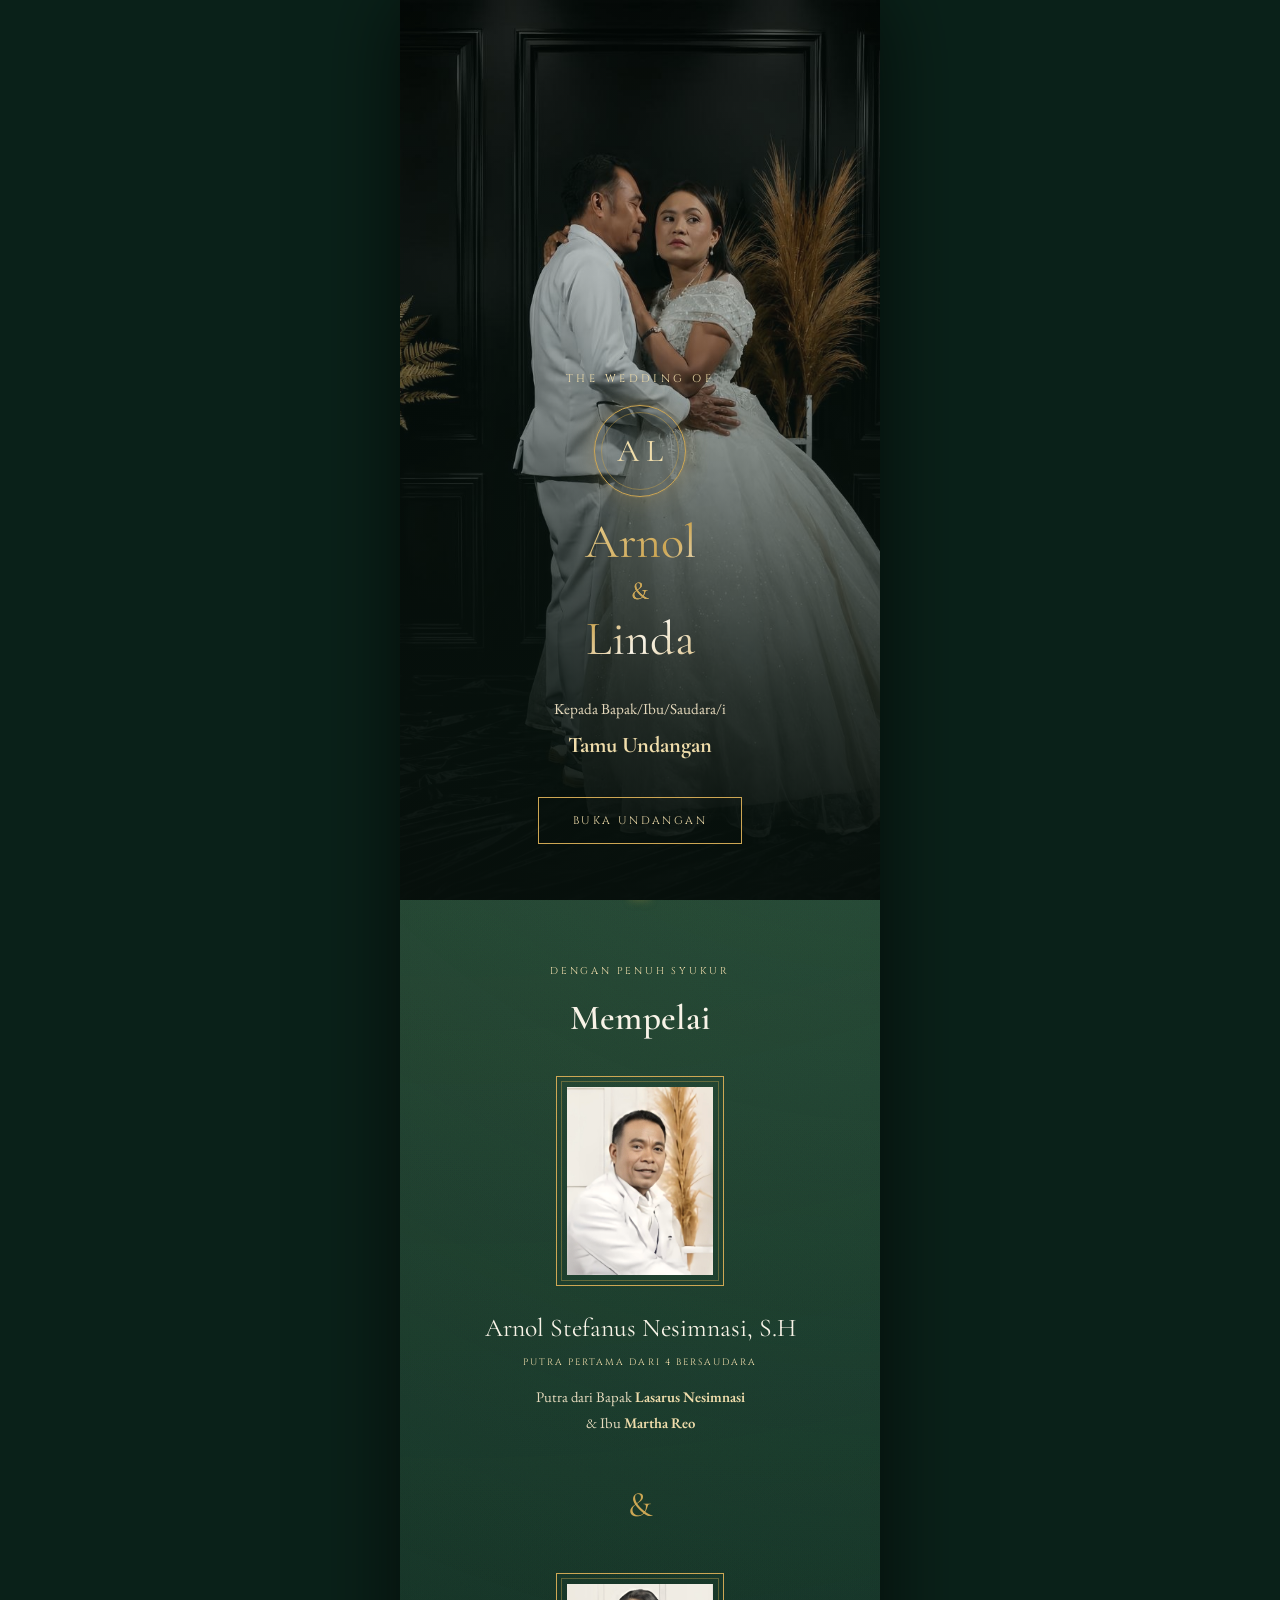
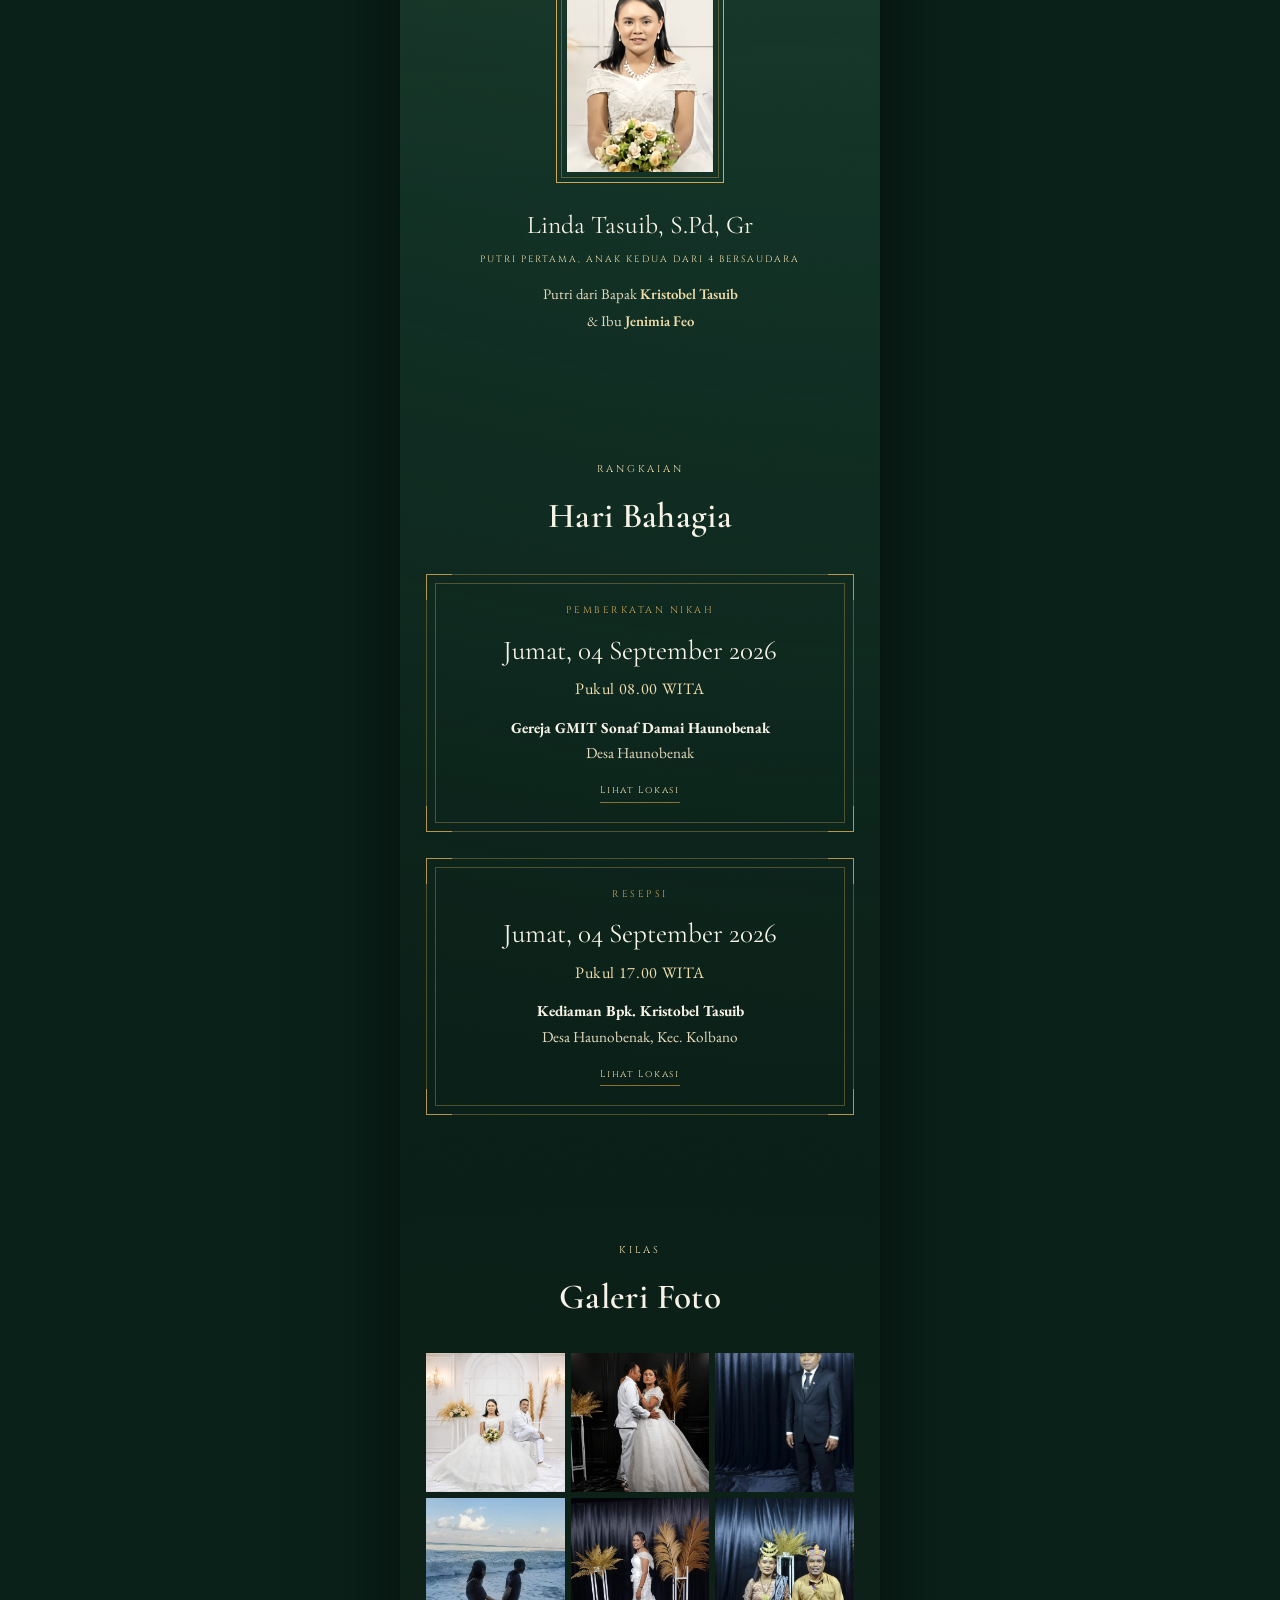
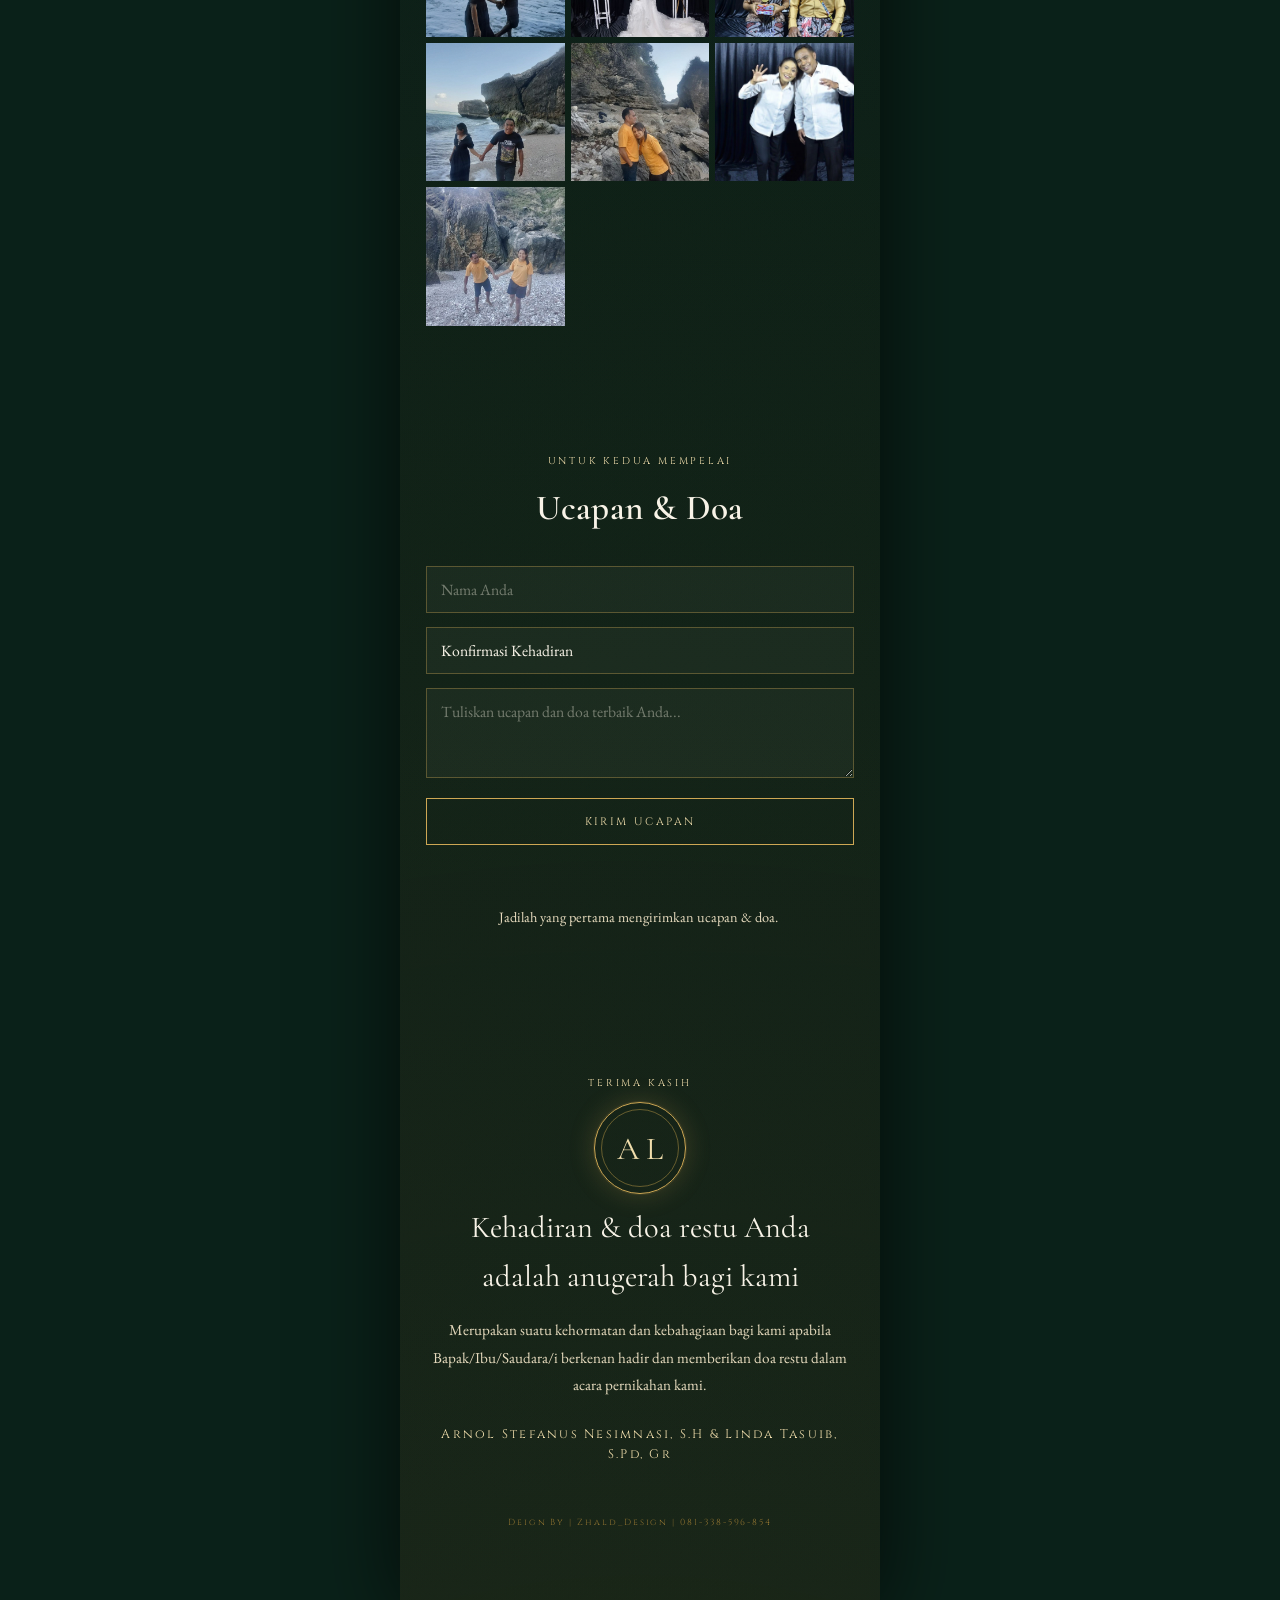
==== index.html @ 9193c82a "Add files via upload" ====
<!DOCTYPE html>
<html lang="id">
<head>
<meta charset="UTF-8">
<meta name="viewport" content="width=device-width, initial-scale=1.0, maximum-scale=1.0">
<title>Arnol & Linda — Undangan Pernikahan</title>
<meta name="description" content="Undangan Pernikahan Digital Arnol Stefanus Nesimnasi & Linda Tasuib">

<link rel="preconnect" href="https://fonts.googleapis.com">
<link rel="preconnect" href="https://fonts.gstatic.com" crossorigin>
<link href="https://fonts.googleapis.com/css2?family=Cormorant+Garamond:wght@400;500;600;700&family=Cinzel:wght@500;600&family=EB+Garamond:ital,wght@0,400;0,500;1,400&display=swap" rel="stylesheet">

<link rel="stylesheet" href="style.css">
</head>
<body class="locked">

<div class="stage" id="stage">

  <!-- Animasi hujan salju (emas/ivory, mengikuti tema) -->
  <div class="snowfall" id="snowfall" aria-hidden="true"></div>


  <!-- =========================================================
       OPENING SCREEN
  ========================================================== -->
  <div id="opening">
    <div class="opening-bg"></div>
    <div class="opening-content">
      <span class="eyebrow">The Wedding Of</span>
      <div class="monogram">A&nbsp;L</div>
      <div class="opening-names">
        Arnol <span class="amp">&amp;</span> Linda
      </div>
      <div class="opening-guest">
        Kepada Bapak/Ibu/Saudara/i
        <strong id="guest-name">Tamu Undangan</strong>
      </div>
      <button class="btn" id="btn-open" type="button">Buka Undangan</button>
    </div>
  </div>

  <!-- Curtain overlay -->
  <div class="curtain" id="curtain">
    <div class="curtain-panel left"><span class="curtain-tassel"></span></div>
    <div class="curtain-panel right"><span class="curtain-tassel"></span></div>
  </div>

  <!-- Side navigation dots -->
  <nav class="navdots hidden" id="navdots">
    <button data-target="home" class="active" aria-label="Beranda"></button>
    <button data-target="pengantin" aria-label="Mempelai"></button>
    <button data-target="acara" aria-label="Acara"></button>
    <button data-target="galeri" aria-label="Galeri"></button>
    <button data-target="ucapan" aria-label="Ucapan"></button>
  </nav>

  <!-- Music toggle -->
  <button class="music-toggle hidden" id="music-toggle" type="button" aria-label="Putar musik">
    <svg viewBox="0 0 24 24" fill="none" stroke="currentColor" stroke-width="1.4">
      <circle cx="12" cy="12" r="9.2"></circle>
      <circle cx="12" cy="12" r="2.4" fill="currentColor"></circle>
    </svg>
  </button>
  <audio id="bg-audio" loop preload="auto">
    <source src="Westlife - Beautiful in white (Lyrics).mp3" type="audio/mpeg">
  </audio>

  <!-- =========================================================
       HOME
  ========================================================== -->
  <section id="home">
    <span class="eyebrow">Undangan Pernikahan</span>
    <div class="monogram">A&nbsp;L</div>
    <div class="hero-names">
      Arnol Stefanus Nesimnasi, S.H
      <span class="amp">&amp;</span>
      Linda Tasuib, S.Pd, Gr
    </div>
    <div class="hero-date">Jumat, 04 September 2026 · Haunobenak, Kolbano</div>
    <p class="quote">
      "Kasih sabar; kasih murah hati; kasih tidak cemburu, tidak memegahkan diri, tidak sombong."
      <span>1 Korintus 13 : 4</span>
    </p>
    <div class="countdown" id="countdown">
      <div class="box"><span class="num" id="cd-days">00</span><span class="lbl">Hari</span></div>
      <div class="box"><span class="num" id="cd-hours">00</span><span class="lbl">Jam</span></div>
      <div class="box"><span class="num" id="cd-mins">00</span><span class="lbl">Menit</span></div>
      <div class="box"><span class="num" id="cd-secs">00</span><span class="lbl">Detik</span></div>
    </div>
    <div class="scroll-cue">Gulir ke bawah</div>
  </section>

  <!-- =========================================================
       PENGANTIN
  ========================================================== -->
  <section id="pengantin">
    <div class="section-sub">Dengan Penuh Syukur</div>
    <h2 class="section-title">Mempelai</h2>

    <div class="couple-wrap">
      <div class="couple-card">
        <div class="portrait"><img src="Mempelai_Pria.jpg" alt="Foto Arnol Stefanus Nesimnasi, S.H"></div>
        <div class="couple-name">Arnol Stefanus Nesimnasi, S.H</div>
        <div class="couple-title">Putra Pertama dari 4 Bersaudara</div>
        <p class="couple-parents">
          Putra dari Bapak <b>Lasarus Nesimnasi</b><br>
          &amp; Ibu <b>Martha Reo</b>
        </p>
      </div>

      <div class="couple-amp">&amp;</div>

      <div class="couple-card">
        <div class="portrait"><img src="Mempelai_Wanita.jpg" alt="Foto Linda Tasuib, S.Pd, Gr"></div>
        <div class="couple-name">Linda Tasuib, S.Pd, Gr</div>
        <div class="couple-title">Putri Pertama, Anak Kedua dari 4 Bersaudara</div>
        <p class="couple-parents">
          Putri dari Bapak <b>Kristobel Tasuib</b><br>
          &amp; Ibu <b>Jenimia Feo</b>
        </p>
      </div>
    </div>
  </section>

  <!-- =========================================================
       ACARA
  ========================================================== -->
  <section id="acara">
    <div class="section-sub">Rangkaian</div>
    <h2 class="section-title">Hari Bahagia</h2>

    <div class="event-list">
      <div class="event-card frame">
        <span class="corner tl"></span><span class="corner tr"></span>
        <span class="corner bl"></span><span class="corner br"></span>
        <div class="event-kind">Pemberkatan Nikah</div>
        <div class="event-day">Jumat, 04 September 2026</div>
        <div class="event-time">Pukul 08.00 WITA</div>
        <div class="event-place">
          <b>Gereja GMIT Sonaf Damai Haunobenak</b><br>
          Desa Haunobenak
        </div>
        <a class="event-map" id="map-akad" href="#" target="_blank" rel="noopener">Lihat Lokasi</a>
      </div>

      <div class="event-card frame">
        <span class="corner tl"></span><span class="corner tr"></span>
        <span class="corner bl"></span><span class="corner br"></span>
        <div class="event-kind">Resepsi</div>
        <div class="event-day">Jumat, 04 September 2026</div>
        <div class="event-time">Pukul 17.00 WITA</div>
        <div class="event-place">
          <b>Kediaman Bpk. Kristobel Tasuib</b><br>
          Desa Haunobenak, Kec. Kolbano
        </div>
        <a class="event-map" id="map-resepsi" href="#" target="_blank" rel="noopener">Lihat Lokasi</a>
      </div>
    </div>
  </section>

  <!-- =========================================================
       GALERI
  ========================================================== -->
  <section id="galeri">
    <div class="section-sub">Kilas</div>
    <h2 class="section-title">Galeri Foto</h2>
    <div class="gallery-grid" id="gallery-grid">
      <!-- generated by script.js: Foto1.jpg ... Foto10.jpg -->
    </div>
  </section>

  <div class="lightbox hidden" id="lightbox">
    <button class="lb-close" id="lb-close" aria-label="Tutup">&times;</button>
    <img id="lb-image" src="" alt="">
    <div class="lb-nav">
      <button id="lb-prev" aria-label="Sebelumnya">&#8249;</button>
      <button id="lb-next" aria-label="Berikutnya">&#8250;</button>
    </div>
  </div>

  <!-- =========================================================
       UCAPAN & DOA
  ========================================================== -->
  <section id="ucapan">
    <div class="section-sub">Untuk Kedua Mempelai</div>
    <h2 class="section-title">Ucapan &amp; Doa</h2>

    <form class="wish-form" id="wish-form">
      <input type="text" id="wish-name" placeholder="Nama Anda" required maxlength="60">
      <select id="wish-status" required>
        <option value="" disabled selected>Konfirmasi Kehadiran</option>
        <option value="Hadir">Hadir</option>
        <option value="Tidak Hadir">Tidak Hadir</option>
        <option value="Ragu-ragu">Masih Ragu-ragu</option>
      </select>
      <textarea id="wish-message" placeholder="Tuliskan ucapan dan doa terbaik Anda..." required maxlength="400"></textarea>
      <button type="submit" class="btn" id="wish-submit">Kirim Ucapan</button>
    </form>

    <div class="wish-list" id="wish-list">
      <p class="wish-loading">Memuat ucapan...</p>
    </div>
  </section>

  <!-- =========================================================
       CLOSING
  ========================================================== -->
  <section id="closing">
    <div class="section-sub">Terima Kasih</div>
    <div class="monogram">A&nbsp;L</div>
    <p class="closing-thanks">Kehadiran &amp; doa restu Anda<br>adalah anugerah bagi kami</p>
    <p class="closing-note">
      Merupakan suatu kehormatan dan kebahagiaan bagi kami apabila
      Bapak/Ibu/Saudara/i berkenan hadir dan memberikan doa restu
      dalam acara pernikahan kami.
    </p>
    <p class="closing-couple">Arnol Stefanus Nesimnasi, S.H &amp; Linda Tasuib, S.Pd, Gr</p>
    <p class="footer-mark">Deign By | Zhald_Design | 081-338-596-854</p>
  </section>

</div>

<script src="script.js"></script>
</body>
</html>
---- style.css ----
/* =========================================================
   UNDANGAN PERNIKAHAN DIGITAL — Arnol & Linda
   Tema: Luxury Premium — Emerald & Antique Gold
   ========================================================= */

:root{
  --emerald-deep:   #0a2119;
  --emerald-mid:    #123a2d;
  --emerald-soft:   #1f5240;
  --emerald-glow:   #2f6b52;
  --gold:           #cda653;
  --gold-light:     #f0ddab;
  --gold-dim:       #8a6f2f;
  --ivory:          #f8f3e7;
  --ivory-dim:      #e6dabd;
  --ink:            #241f14;
  --line:           rgba(205,166,83,0.35);

  --f-display: "Cormorant Garamond", "Times New Roman", serif;
  --f-eyebrow: "Cinzel", serif;
  --f-body:    "EB Garamond", Georgia, serif;

  --container: 480px;
  --radius: 2px;
}

*{box-sizing:border-box; margin:0; padding:0;}

html{scroll-behavior:smooth;}

body{
  font-family: var(--f-body);
  background: var(--emerald-deep);
  color: var(--ivory);
  line-height: 1.6;
  overflow-x: hidden;
  -webkit-font-smoothing: antialiased;
}

img{max-width:100%; display:block;}

.stage{
  max-width: var(--container);
  margin: 0 auto;
  position: relative;
  min-height: 100vh;
  background:
    radial-gradient(circle at 12% -8%, rgba(205,166,83,0.16), transparent 42%),
    radial-gradient(circle at 105% 8%, rgba(47,107,82,0.55), transparent 52%),
    radial-gradient(circle at 50% 115%, rgba(205,166,83,0.12), transparent 50%),
    linear-gradient(180deg, #0e281f 0%, #0a2119 40%, #071811 100%);
  box-shadow: 0 0 80px rgba(0,0,0,0.65);
  overflow: hidden;
}
.stage::before{
  /* halus butiran agar warna tidak terasa flat/mati */
  content:"";
  position:absolute; inset:0;
  z-index: 1;
  pointer-events:none;
  opacity: 0.05;
  mix-blend-mode: overlay;
  background-image: url("data:image/svg+xml;utf8,<svg xmlns='http://www.w3.org/2000/svg' width='120' height='120'><filter id='n'><feTurbulence type='fractalNoise' baseFrequency='0.85' numOctaves='2' stitchTiles='stitch'/></filter><rect width='100%25' height='100%25' filter='url(%23n)'/></svg>");
}

/* ---------- Ornamental helpers ---------- */
.eyebrow{
  font-family: var(--f-eyebrow);
  letter-spacing: 0.32em;
  font-size: 0.68rem;
  text-transform: uppercase;
  color: var(--gold-light);
}

.divider{
  width: 100%;
  display:flex;
  align-items:center;
  justify-content:center;
  gap: 14px;
  margin: 22px 0;
  color: var(--gold);
}
.divider::before,
.divider::after{
  content:"";
  height:1px;
  flex:1;
  background: linear-gradient(90deg, transparent, var(--gold), transparent);
  opacity:.6;
}
.divider .glyph{ font-size: 1rem; transform: rotate(45deg); border:1px solid var(--gold); width:9px; height:9px; }

.frame{
  position:relative;
  border: 1px solid var(--line);
  padding: 34px 22px;
}
.frame::before, .frame::after,
.frame .c-tl, .frame .c-br{ content:""; }
.frame::before{
  content:"";
  position:absolute; top:8px; left:8px; right:8px; bottom:8px;
  border: 1px solid var(--line);
  pointer-events:none;
}
.corner{
  position:absolute;
  width: 26px; height: 26px;
  border: 1px solid var(--gold);
  opacity:.8;
}
.corner.tl{ top:-1px; left:-1px; border-right:none; border-bottom:none;}
.corner.tr{ top:-1px; right:-1px; border-left:none; border-bottom:none;}
.corner.bl{ bottom:-1px; left:-1px; border-right:none; border-top:none;}
.corner.br{ bottom:-1px; right:-1px; border-left:none; border-top:none;}

.monogram{
  width: 92px; height: 92px;
  margin: 0 auto;
  border: 1px solid var(--gold);
  border-radius: 50%;
  display:flex; align-items:center; justify-content:center;
  font-family: var(--f-display);
  font-size: 2rem;
  color: var(--gold-light);
  position:relative;
  box-shadow: 0 0 0 1px rgba(205,166,83,0.12), 0 0 26px rgba(205,166,83,0.22);
}
.monogram::before{
  content:"";
  position:absolute; inset:6px;
  border: 1px solid rgba(200,162,75,0.45);
  border-radius:50%;
}

section{ padding: 64px 26px; position: relative; }
.section-title{
  font-family: var(--f-display);
  font-weight: 600;
  font-size: 2.2rem;
  text-align:center;
  color: var(--ivory);
  letter-spacing: .01em;
}
.section-sub{
  text-align:center;
  color: var(--gold-light);
  font-family: var(--f-eyebrow);
  font-size: .62rem;
  letter-spacing: .28em;
  text-transform: uppercase;
  margin-bottom: 10px;
}

/* =========================================================
   HUJAN SALJU (dekoratif — emas & ivory agar senada tema)
   ========================================================= */
.snowfall{
  position: fixed;
  inset: 0;
  z-index: 1010;
  max-width: var(--container);
  margin: 0 auto;
  overflow: hidden;
  pointer-events: none;
}
.snowflake{
  position: absolute;
  top: -12px;
  left: var(--sf-left);
  animation: snow-fall var(--sf-duration) linear infinite;
  animation-delay: var(--sf-delay);
  will-change: transform;
}
.snowflake .flake-dot{
  display:block;
  width: var(--sf-size);
  height: var(--sf-size);
  border-radius: 50%;
  background: radial-gradient(circle, var(--gold-light) 0%, var(--gold) 55%, transparent 78%);
  opacity: var(--sf-opacity);
  box-shadow: 0 0 4px rgba(240,221,171,0.55);
  animation: snow-sway var(--sf-sway-duration) ease-in-out infinite alternate;
}
@keyframes snow-fall{
  from{ transform: translateY(-2vh); }
  to{ transform: translateY(104vh); }
}
@keyframes snow-sway{
  from{ transform: translateX(calc(-1 * var(--sf-sway))); }
  to{ transform: translateX(var(--sf-sway)); }
}
@media (prefers-reduced-motion: reduce){
  .snowfall{ display:none; }
}

/* =========================================================
   OPENING SCREEN
   ========================================================= */
#opening{
  position: fixed;
  inset: 0;
  z-index: 1000;
  max-width: var(--container);
  margin: 0 auto;
  background: var(--emerald-deep);
  display:flex;
  flex-direction:column;
  align-items:center;
  justify-content:flex-end;
  text-align:center;
  padding: 40px 28px 56px;
  overflow:hidden;
  opacity: 1;
  transition: opacity .6s ease;
}
#opening.fade-out{ opacity: 0; pointer-events:none; }

.opening-bg{
  position:absolute; inset:0;
  background-image:
    linear-gradient(180deg,
      rgba(10,33,25,0.20) 0%,
      rgba(10,33,25,0.35) 40%,
      rgba(7,20,15,0.80) 78%,
      rgba(6,16,12,0.95) 100%),
    url('Latar.jpg');
  background-size: cover;
  background-position: center;
  filter: saturate(0.92);
}
.opening-content{ position:relative; z-index:2; }
.opening-content .eyebrow{ display:block; margin-bottom: 18px; }
.opening-guest{
  margin-top: 30px;
  font-family: var(--f-body);
  font-size: .95rem;
  color: var(--ivory-dim);
}
.opening-guest strong{
  display:block;
  font-family: var(--f-display);
  font-size: 1.4rem;
  color: var(--gold-light);
  margin-top: 6px;
}
.opening-names{
  font-family: var(--f-display);
  font-size: 3rem;
  line-height: 1.15;
  margin: 18px 0;
  background: linear-gradient(135deg, var(--gold-light) 0%, var(--gold) 45%, var(--ivory) 65%, var(--gold) 100%);
  -webkit-background-clip: text;
  background-clip: text;
  color: transparent;
}
.opening-names .amp{
  display:block;
  color: var(--gold);
  font-size: 1.6rem;
  margin: 6px 0;
}

.btn{
  font-family: var(--f-eyebrow);
  font-size: .68rem;
  letter-spacing: .22em;
  text-transform: uppercase;
  background: transparent;
  border: 1px solid var(--gold);
  color: var(--gold-light);
  padding: 15px 34px;
  cursor: pointer;
  transition: all .35s ease;
}
.btn:hover{ background: var(--gold); color: var(--emerald-deep); }

#btn-open{ margin-top: 34px; }

/* Curtain panels */
.curtain{
  position: fixed;
  inset: 0;
  z-index: 700;
  max-width: var(--container);
  margin: 0 auto;
  display:flex;
  pointer-events:none;
}
.curtain-panel{
  flex: 1;
  position: relative;
  background:
    repeating-linear-gradient(90deg, rgba(0,0,0,0.14) 0 3px, transparent 3px 26px),
    linear-gradient(180deg, #1a4433, var(--emerald-deep) 55%, #0a1f18);
  box-shadow: inset 0 0 60px rgba(0,0,0,0.55);
  transition: transform 1.4s cubic-bezier(.77,0,.18,1);
}
.curtain-panel.left{ transform: translateX(0); border-right: 2px solid var(--gold-dim); }
.curtain-panel.right{ transform: translateX(0); border-left: 2px solid var(--gold-dim); }
.curtain.open .curtain-panel.left{ transform: translateX(-102%); }
.curtain.open .curtain-panel.right{ transform: translateX(102%); }

.curtain-panel::after{
  content:"";
  position:absolute; bottom:0; left:0; right:0; height: 90px;
  background: linear-gradient(180deg, transparent, rgba(0,0,0,0.5));
}
.curtain-tassel{
  position:absolute; top:0; bottom:0; width: 6px;
  background: linear-gradient(180deg, var(--gold-light), var(--gold), var(--gold-dim));
  box-shadow: 0 0 10px rgba(200,162,75,0.5);
}
.curtain-panel.left .curtain-tassel{ right: 0; }
.curtain-panel.right .curtain-tassel{ left: 0; }

.hidden{ display:none !important; }
body.locked{ overflow:hidden; height:100vh; }

/* =========================================================
   NAVIGATION DOTS
   ========================================================= */
.navdots{
  position: fixed;
  right: max(14px, calc(50% - var(--container)/2 + 14px));
  top: 50%;
  transform: translateY(-50%);
  z-index: 90;
  display:flex;
  flex-direction:column;
  gap: 12px;
}
.navdots button{
  width:9px; height:9px;
  border-radius:50%;
  border: 1px solid var(--gold);
  background: transparent;
  opacity:.55;
  cursor:pointer;
  padding:0;
}
.navdots button.active{ background: var(--gold); opacity:1; }

/* =========================================================
   HOME / HERO
   ========================================================= */
#home{
  min-height: 100vh;
  display:flex;
  flex-direction:column;
  align-items:center;
  justify-content:center;
  text-align:center;
  padding: 60px 30px;
}
#home .monogram{ margin-bottom: 26px; }
.hero-names{
  font-family: var(--f-display);
  font-size: 2.6rem;
  background: linear-gradient(135deg, var(--gold-light) 0%, var(--gold) 45%, var(--ivory) 65%, var(--gold) 100%);
  -webkit-background-clip: text;
  background-clip: text;
  color: transparent;
}
.hero-names .amp{ color: var(--gold); font-size: 1.5rem; display:block; margin: 4px 0;}
.hero-date{
  margin-top: 14px;
  font-family: var(--f-eyebrow);
  font-size: .78rem;
  letter-spacing: .2em;
  color: var(--gold-light);
}
.quote{
  margin-top: 30px;
  font-style: italic;
  color: var(--ivory-dim);
  font-size: .98rem;
  max-width: 320px;
}
.quote span{ display:block; margin-top:8px; color: var(--gold); font-style:normal; font-family: var(--f-eyebrow); font-size:.6rem; letter-spacing:.2em;}

.countdown{
  display:flex;
  gap: 14px;
  margin-top: 40px;
}
.countdown .box{
  width: 62px;
  border: 1px solid var(--line);
  padding: 10px 0;
  text-align:center;
}
.countdown .num{
  font-family: var(--f-display);
  font-size: 1.6rem;
  color: var(--gold-light);
  display:block;
}
.countdown .lbl{
  font-family: var(--f-eyebrow);
  font-size: .5rem;
  letter-spacing: .12em;
  text-transform:uppercase;
  color: var(--ivory-dim);
}

.scroll-cue{
  margin-top: 46px;
  font-family: var(--f-eyebrow);
  font-size: .58rem;
  letter-spacing: .3em;
  color: var(--gold-dim);
  animation: bob 2.4s ease-in-out infinite;
}
@keyframes bob{ 0%,100%{transform:translateY(0);} 50%{transform:translateY(8px);} }

/* =========================================================
   PENGANTIN (COUPLE)
   ========================================================= */
.couple-wrap{ display:flex; flex-direction:column; gap: 46px; margin-top: 30px;}
.couple-card{ text-align:center; }
.portrait{
  width: 168px; height: 210px;
  margin: 0 auto 22px;
  position:relative;
  padding: 10px;
  border: 1px solid var(--gold);
}
.portrait::before{
  content:"";
  position:absolute; inset:4px;
  border: 1px solid rgba(200,162,75,0.4);
}
.portrait img{ width:100%; height:100%; object-fit:cover; filter: sepia(.12) saturate(1.05); }
.couple-name{
  font-family: var(--f-display);
  font-size: 1.6rem;
  color: var(--ivory);
}
.couple-title{
  font-family: var(--f-eyebrow);
  font-size: .58rem;
  letter-spacing: .22em;
  color: var(--gold-light);
  text-transform:uppercase;
  margin: 6px 0 14px;
}
.couple-parents{
  font-size: .92rem;
  color: var(--ivory-dim);
  line-height: 1.8;
}
.couple-parents b{ color: var(--gold-light); font-weight:600; }
.couple-amp{
  text-align:center;
  font-family: var(--f-display);
  font-size: 2.2rem;
  color: var(--gold);
  margin: -6px 0;
}

/* =========================================================
   ACARA (EVENTS)
   ========================================================= */
.event-list{ margin-top: 30px; display:flex; flex-direction:column; gap: 26px; }
.event-card{
  border: 1px solid var(--line);
  padding: 28px 22px;
  text-align:center;
  position:relative;
}
.event-kind{
  font-family: var(--f-eyebrow);
  font-size: .6rem;
  letter-spacing: .26em;
  text-transform:uppercase;
  color: var(--gold);
  margin-bottom: 10px;
}
.event-day{
  font-family: var(--f-display);
  font-size: 1.7rem;
  color: var(--ivory);
}
.event-time{
  margin-top: 4px;
  color: var(--gold-light);
  font-size: 1rem;
  letter-spacing: .04em;
}
.event-place{
  margin-top: 14px;
  font-size: .95rem;
  color: var(--ivory-dim);
  line-height:1.7;
}
.event-place b{ color: var(--ivory); }
.event-map{
  display:inline-block;
  margin-top: 16px;
  font-family: var(--f-eyebrow);
  font-size: .6rem;
  letter-spacing: .18em;
  color: var(--gold-light);
  text-decoration:none;
  border-bottom: 1px solid var(--gold-dim);
  padding-bottom: 3px;
}

/* =========================================================
   GALLERY
   ========================================================= */
.gallery-grid{
  margin-top: 28px;
  display:grid;
  grid-template-columns: repeat(3, 1fr);
  gap: 6px;
}
.gallery-grid button{
  border:0; padding:0; cursor:pointer;
  aspect-ratio: 1;
  overflow:hidden;
  position:relative;
  background: var(--emerald-mid);
}
.gallery-grid img{ width:100%; height:100%; object-fit:cover; transition: transform .5s ease; }
.gallery-grid button:hover img{ transform: scale(1.08); }

.lightbox{
  position: fixed; inset:0; z-index: 1050;
  max-width: var(--container); margin:0 auto;
  background: rgba(8,20,15,0.96);
  display:flex; align-items:center; justify-content:center;
  flex-direction:column;
  padding: 30px;
}
.lightbox img{ max-height: 70vh; border: 1px solid var(--gold); }
.lightbox .lb-close{
  position:absolute; top:18px; right:24px;
  background:none; border:none; color: var(--gold-light);
  font-size: 1.6rem; cursor:pointer;
}
.lightbox .lb-nav{
  display:flex; gap: 30px; margin-top: 20px;
}
.lightbox .lb-nav button{
  background:none; border: 1px solid var(--gold); color: var(--gold-light);
  width: 38px; height:38px; cursor:pointer; font-family: var(--f-display); font-size:1rem;
}

/* =========================================================
   UCAPAN & DOA (WISHES — JSONBin)
   ========================================================= */
.wish-form{ margin-top: 30px; display:flex; flex-direction:column; gap: 14px; }
.wish-form input,
.wish-form select,
.wish-form textarea{
  width:100%;
  background: rgba(247,242,228,0.04);
  border: 1px solid var(--line);
  color: var(--ivory);
  font-family: var(--f-body);
  font-size: .98rem;
  padding: 12px 14px;
}
.wish-form textarea{ min-height: 90px; resize: vertical; }
.wish-form ::placeholder{ color: rgba(247,242,228,0.4); }
.wish-form select{ -webkit-appearance:none; appearance:none; }
.wish-form .btn{ align-self:center; margin-top: 6px; width: 100%; }

.wish-list{ margin-top: 40px; display:flex; flex-direction:column; gap: 18px; max-height: 420px; overflow-y:auto; padding-right: 4px;}
.wish-item{ border-bottom: 1px solid var(--line); padding-bottom: 16px; }
.wish-name{ font-family: var(--f-display); font-size: 1.15rem; color: var(--gold-light); }
.wish-status{
  display:inline-block; margin-left:8px;
  font-family: var(--f-eyebrow); font-size:.52rem; letter-spacing:.1em;
  color: var(--ivory-dim); text-transform:uppercase;
  border: 1px solid var(--line); padding: 2px 7px;
}
.wish-msg{ margin-top:6px; font-size: .94rem; color: var(--ivory-dim); }
.wish-empty, .wish-loading{ text-align:center; color: var(--ivory-dim); font-size:.9rem; padding: 20px 0;}

/* =========================================================
   RSVP inline note + closing
   ========================================================= */
#closing{ text-align:center; }
.closing-thanks{
  font-family: var(--f-display);
  font-size: 1.9rem;
  color: var(--ivory);
  margin-top: 10px;
}
.closing-note{
  margin-top: 16px; color: var(--ivory-dim); font-size: .95rem; line-height:1.8;
}
.closing-couple{
  margin-top: 26px;
  font-family: var(--f-eyebrow);
  letter-spacing: .18em;
  color: var(--gold-light);
  font-size: .78rem;
}
.footer-mark{
  margin-top: 50px; padding-bottom: 20px;
  text-align:center;
  color: var(--gold-dim);
  font-family: var(--f-eyebrow);
  font-size: .55rem;
  letter-spacing: .22em;
}

/* =========================================================
   MUSIC TOGGLE
   ========================================================= */
.music-toggle{
  position: fixed;
  bottom: 22px;
  left: max(22px, calc(50% - var(--container)/2 + 22px));
  z-index: 92;
  width: 46px; height:46px;
  border-radius: 50%;
  border: 1px solid var(--gold);
  background: var(--emerald-deep);
  color: var(--gold-light);
  display:flex; align-items:center; justify-content:center;
  cursor:pointer;
}
.music-toggle svg{ width: 18px; height: 18px; }
.music-toggle.playing svg{ animation: spin 4s linear infinite; }
@keyframes spin{ to{ transform: rotate(360deg); } }

/* =========================================================
   RESPONSIVE
   ========================================================= */
@media (min-width: 540px){
  .navdots{ right: calc(50% - var(--container)/2 - 30px); }
  .music-toggle{ left: calc(50% - var(--container)/2 - 60px); }
}
@media (max-width: 380px){
  .opening-names{ font-size: 2.4rem; }
  .hero-names{ font-size: 2.1rem; }
  .countdown .box{ width: 52px; }
}

/* Reduced motion */
@media (prefers-reduced-motion: reduce){
  *{ animation-duration: .001ms !important; transition-duration: .001ms !important; }
}

/* Focus visibility */
a:focus-visible, button:focus-visible, input:focus-visible, textarea:focus-visible, select:focus-visible{
  outline: 2px solid var(--gold-light);
  outline-offset: 2px;
}
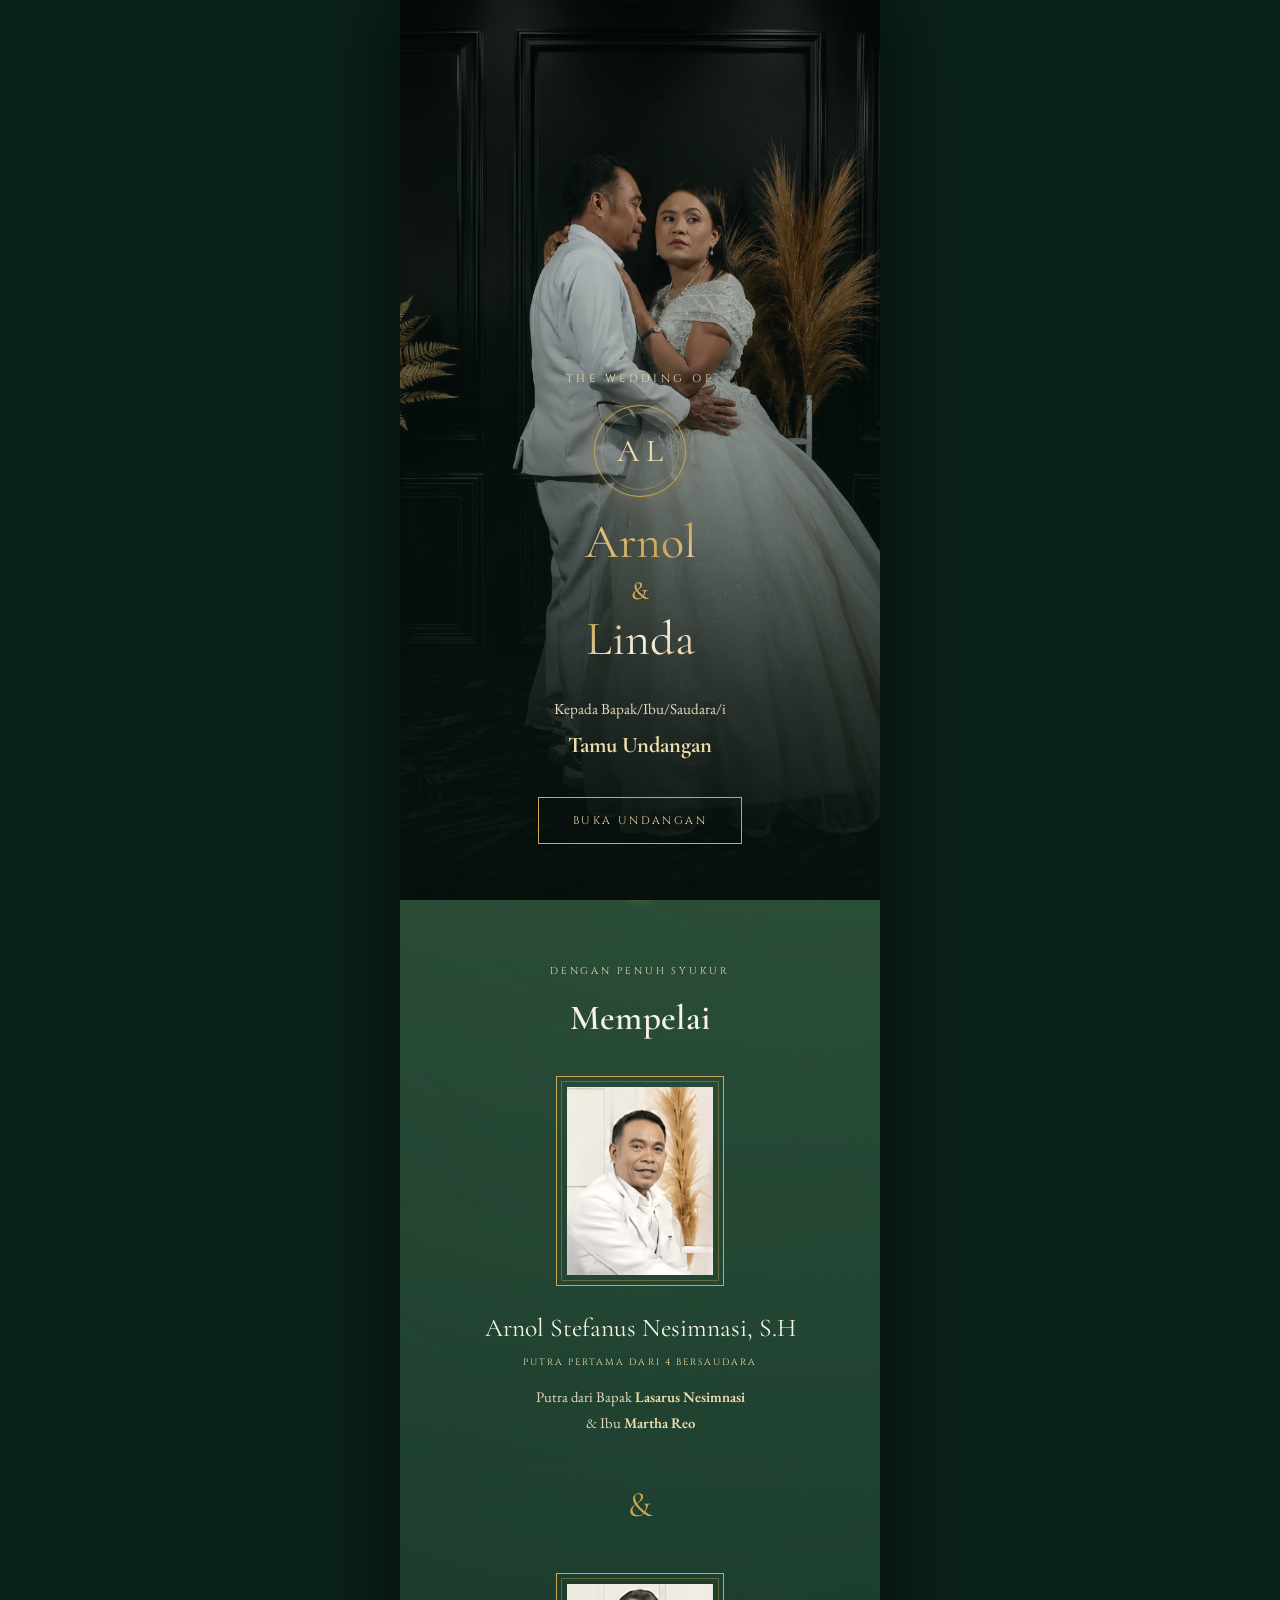
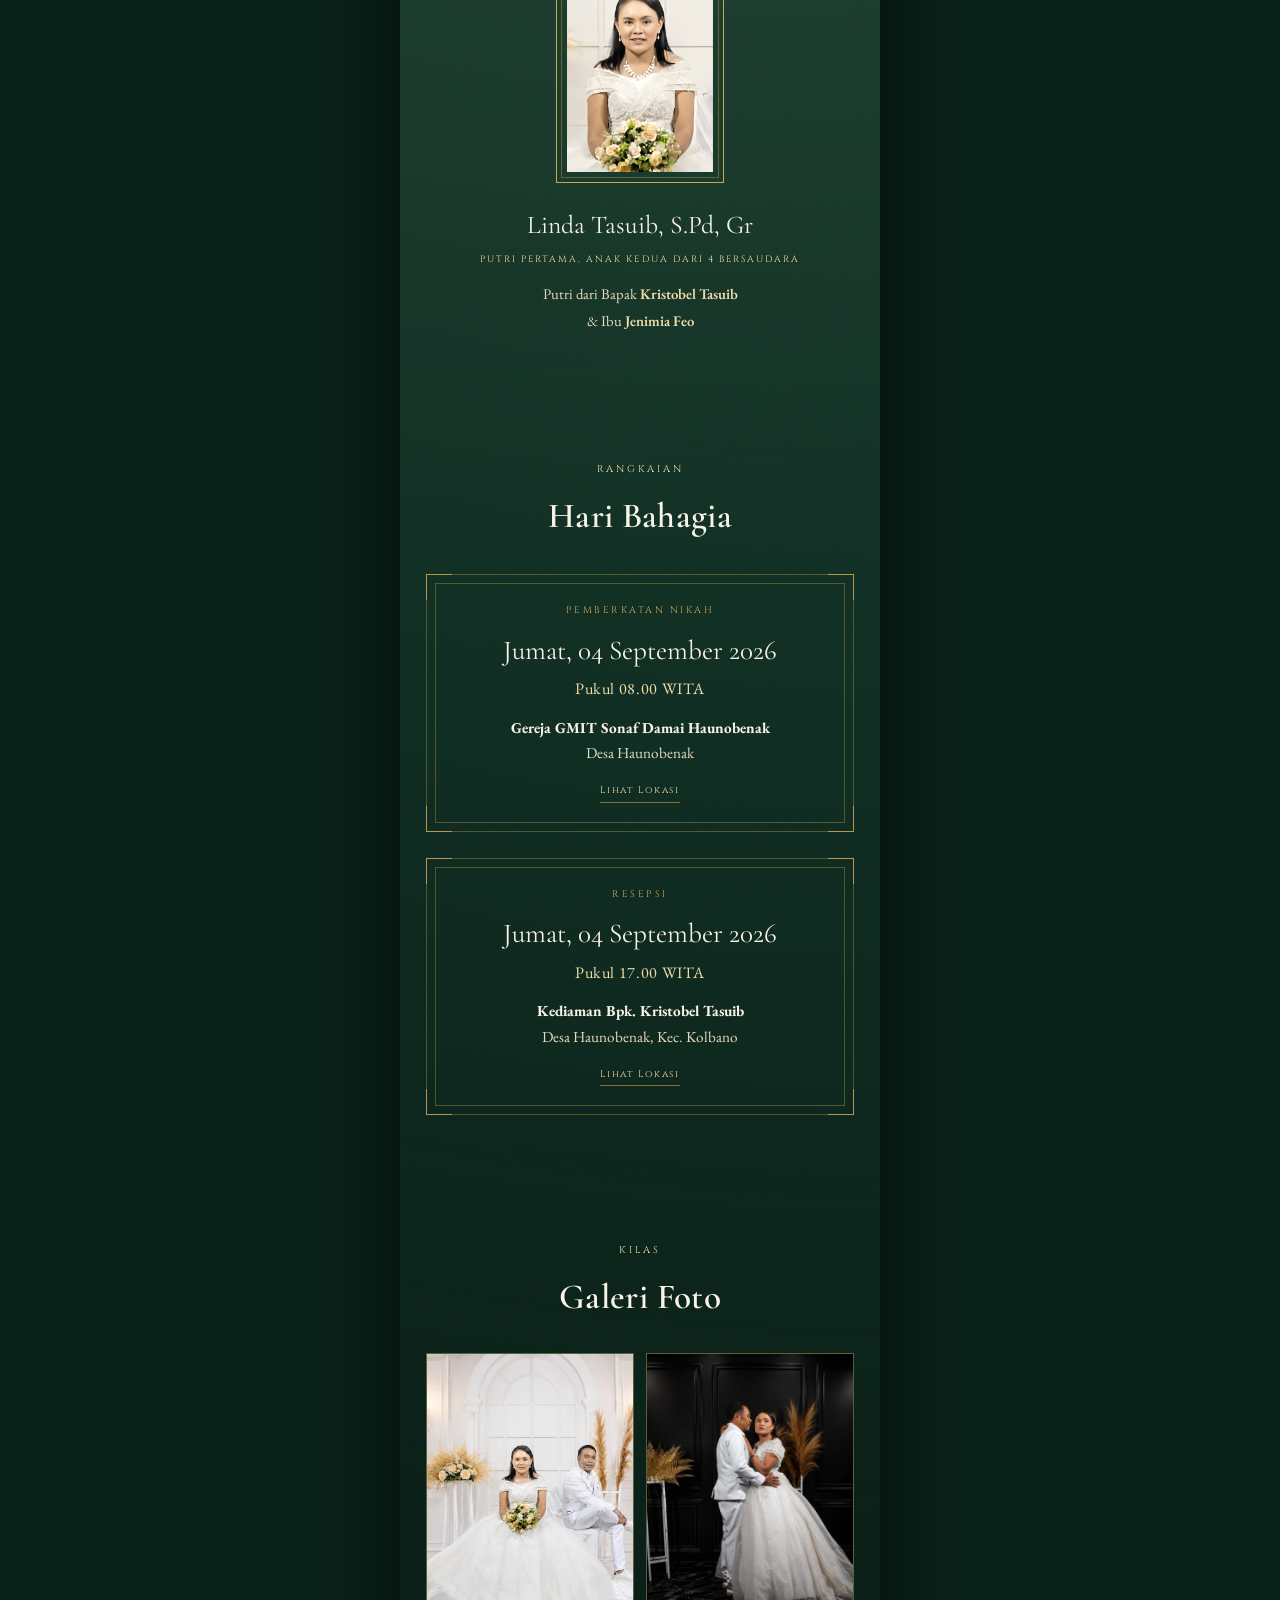
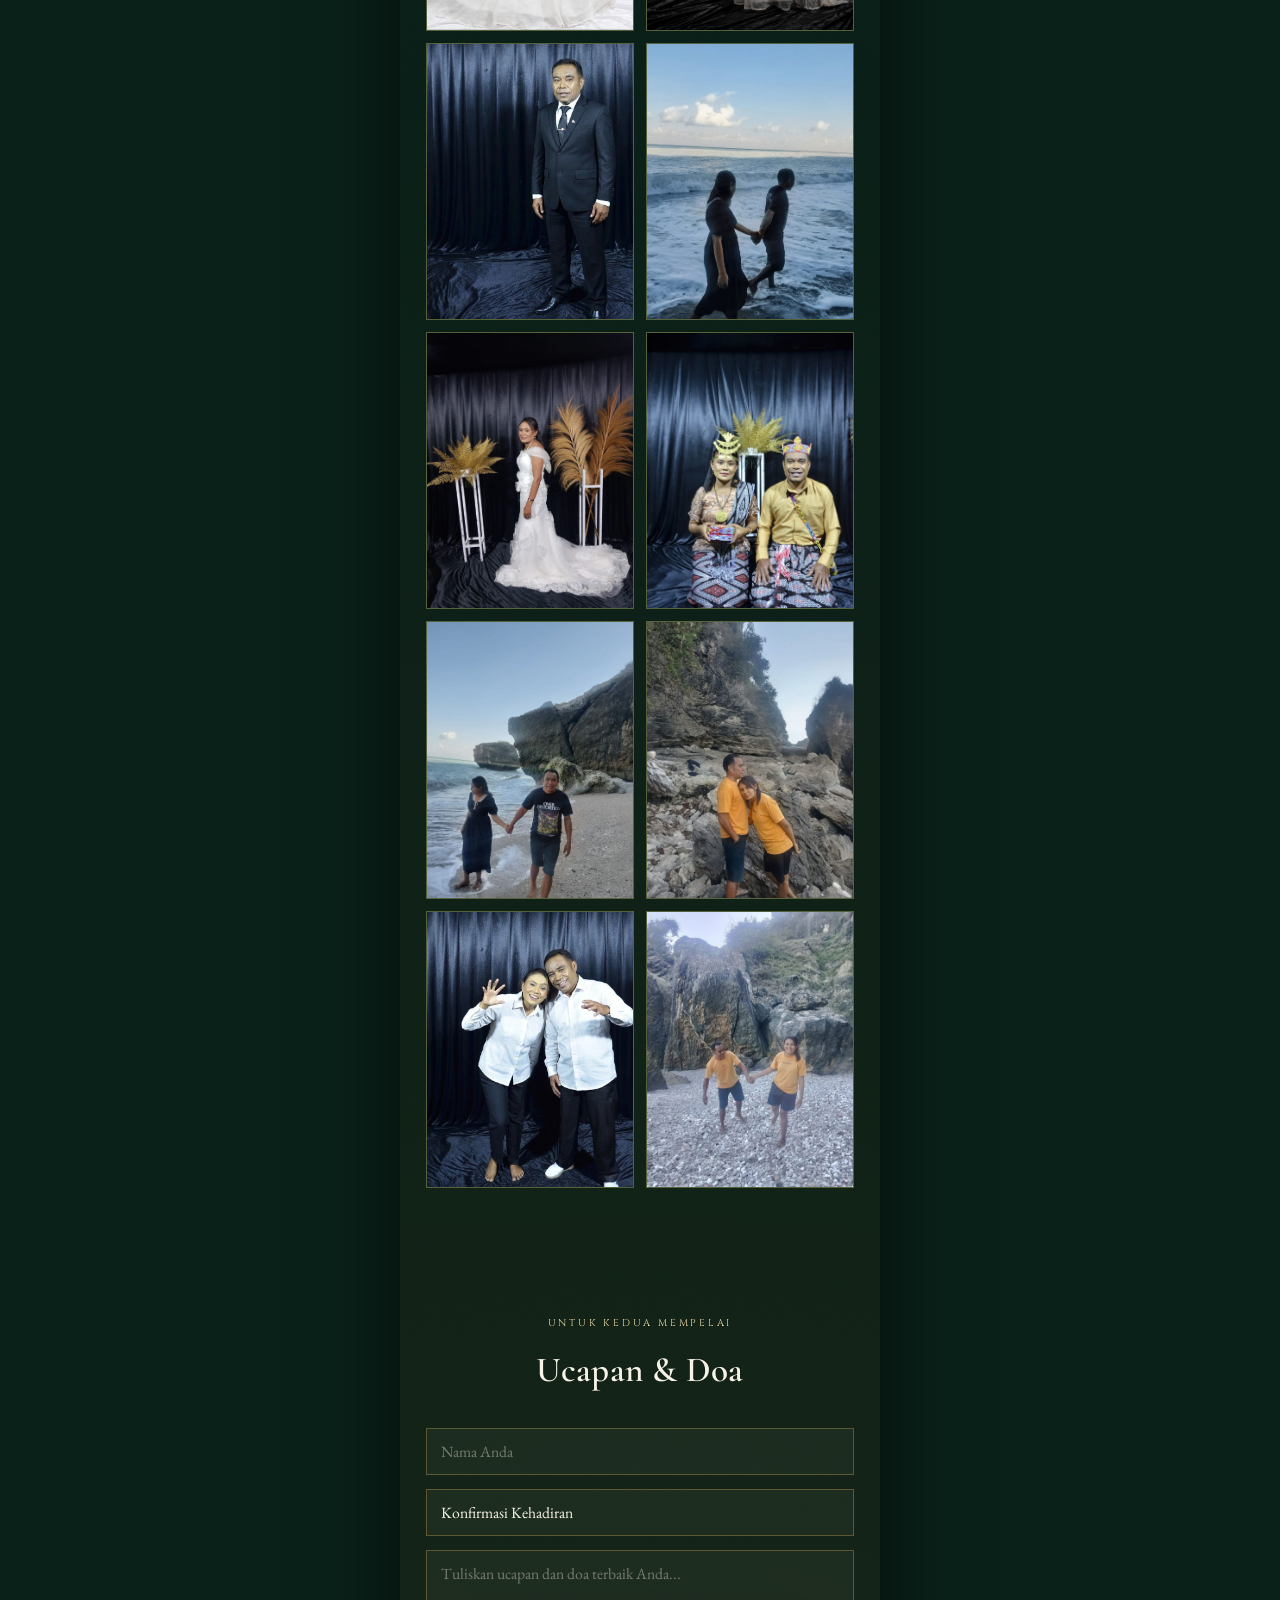
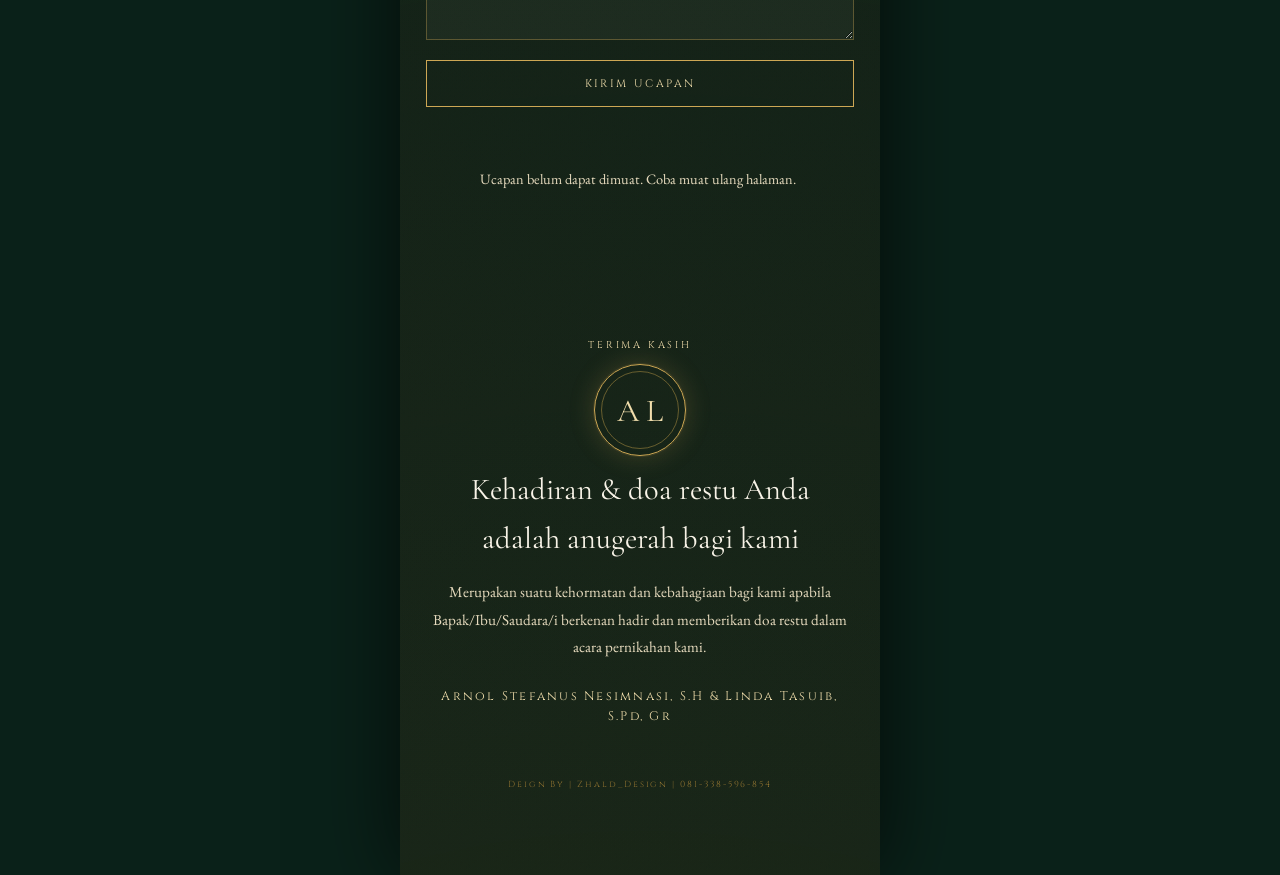
==== commit f1711405: "Update index.html" ====
--- a/index.html
+++ b/index.html
@@ -10,7 +10,7 @@
 <link rel="preconnect" href="https://fonts.gstatic.com" crossorigin>
 <link href="https://fonts.googleapis.com/css2?family=Cormorant+Garamond:wght@400;500;600;700&family=Cinzel:wght@500;600&family=EB+Garamond:ital,wght@0,400;0,500;1,400&display=swap" rel="stylesheet">
 
-<link rel="stylesheet" href="style.css">
+<link rel="stylesheet" href="style.css?v=2">
 </head>
 <body class="locked">
 
@@ -220,6 +220,6 @@
 
 </div>
 
-<script src="script.js"></script>
+<script src="script.js?v=2"></script>
 </body>
-</html>+</html>
--- a/style.css
+++ b/style.css
@@ -514,15 +514,16 @@
 .gallery-grid{
   margin-top: 28px;
   display:grid;
-  grid-template-columns: repeat(3, 1fr);
-  gap: 6px;
+  grid-template-columns: repeat(2, 1fr);
+  gap: 12px;
 }
 .gallery-grid button{
   border:0; padding:0; cursor:pointer;
-  aspect-ratio: 1;
+  aspect-ratio: 3/4;
   overflow:hidden;
   position:relative;
   background: var(--emerald-mid);
+  border: 1px solid var(--line);
 }
 .gallery-grid img{ width:100%; height:100%; object-fit:cover; transition: transform .5s ease; }
 .gallery-grid button:hover img{ transform: scale(1.08); }
@@ -652,4 +653,4 @@
 a:focus-visible, button:focus-visible, input:focus-visible, textarea:focus-visible, select:focus-visible{
   outline: 2px solid var(--gold-light);
   outline-offset: 2px;
-}+}
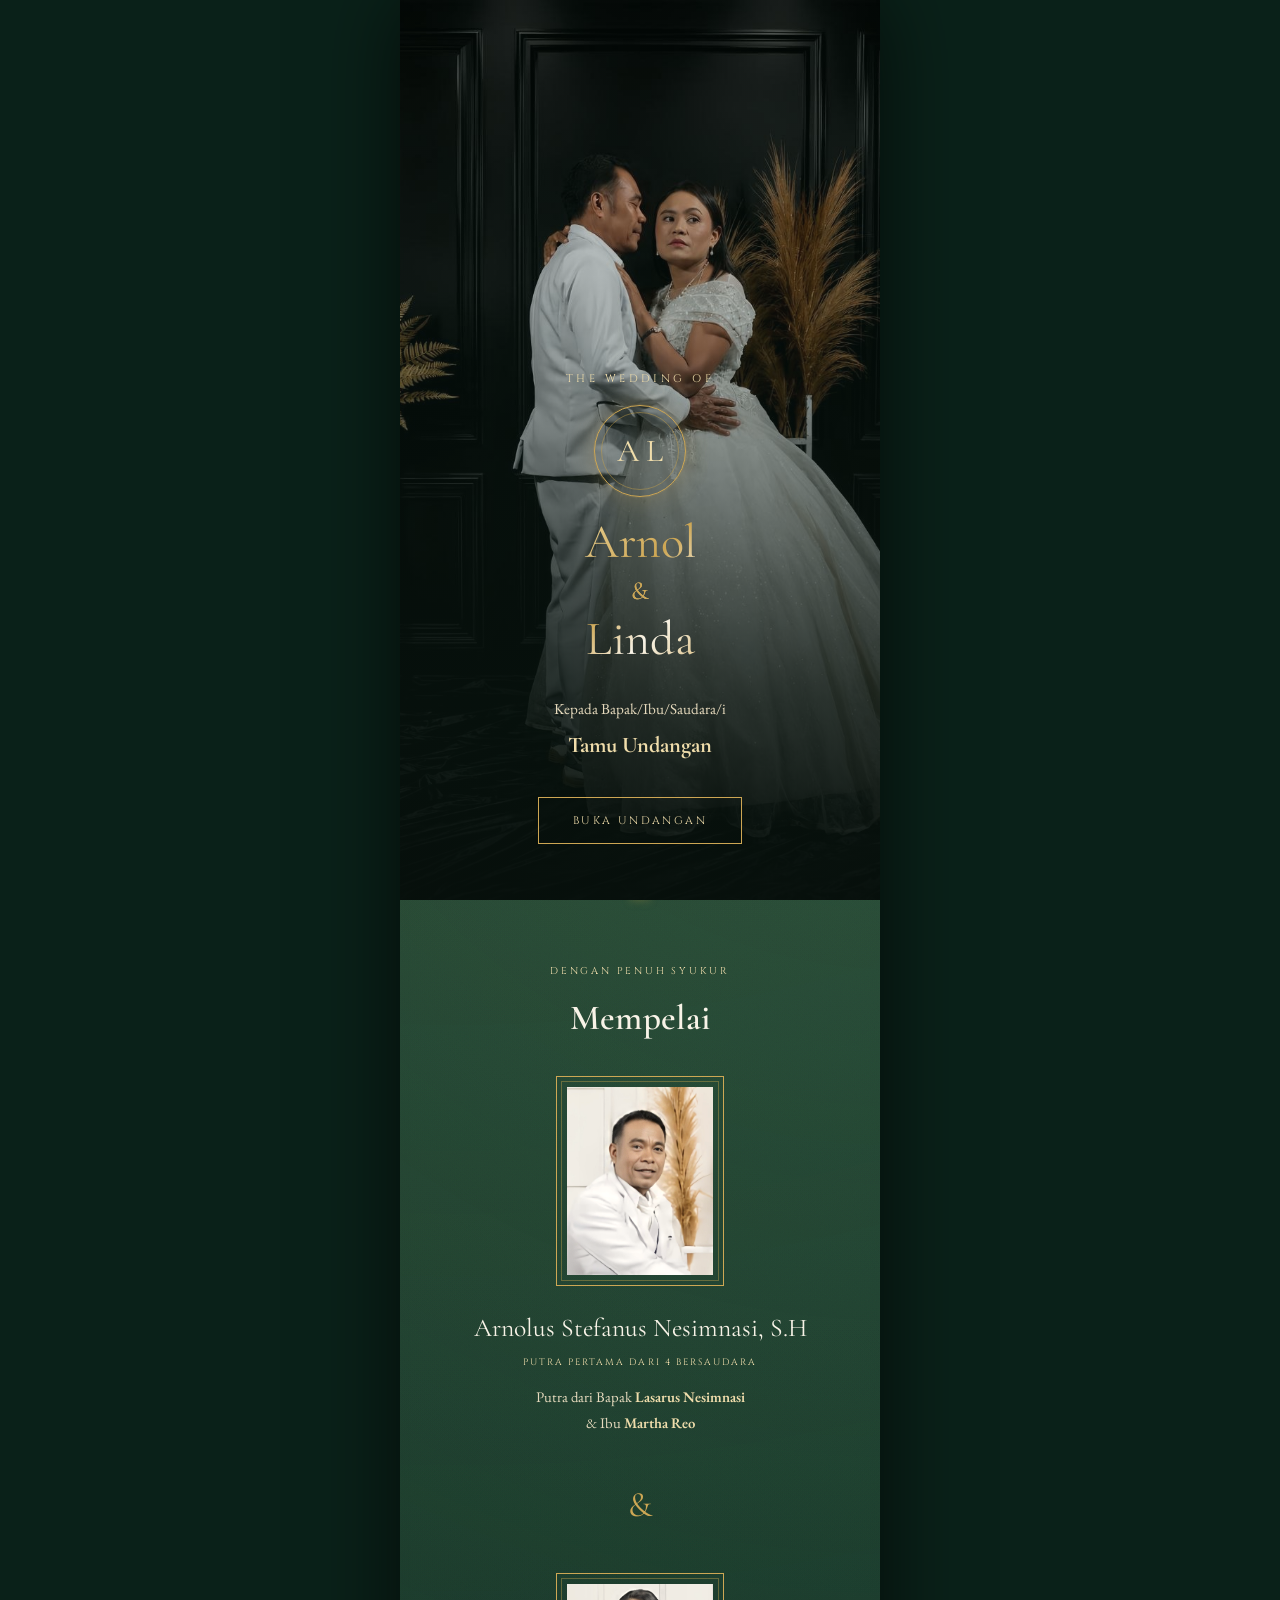
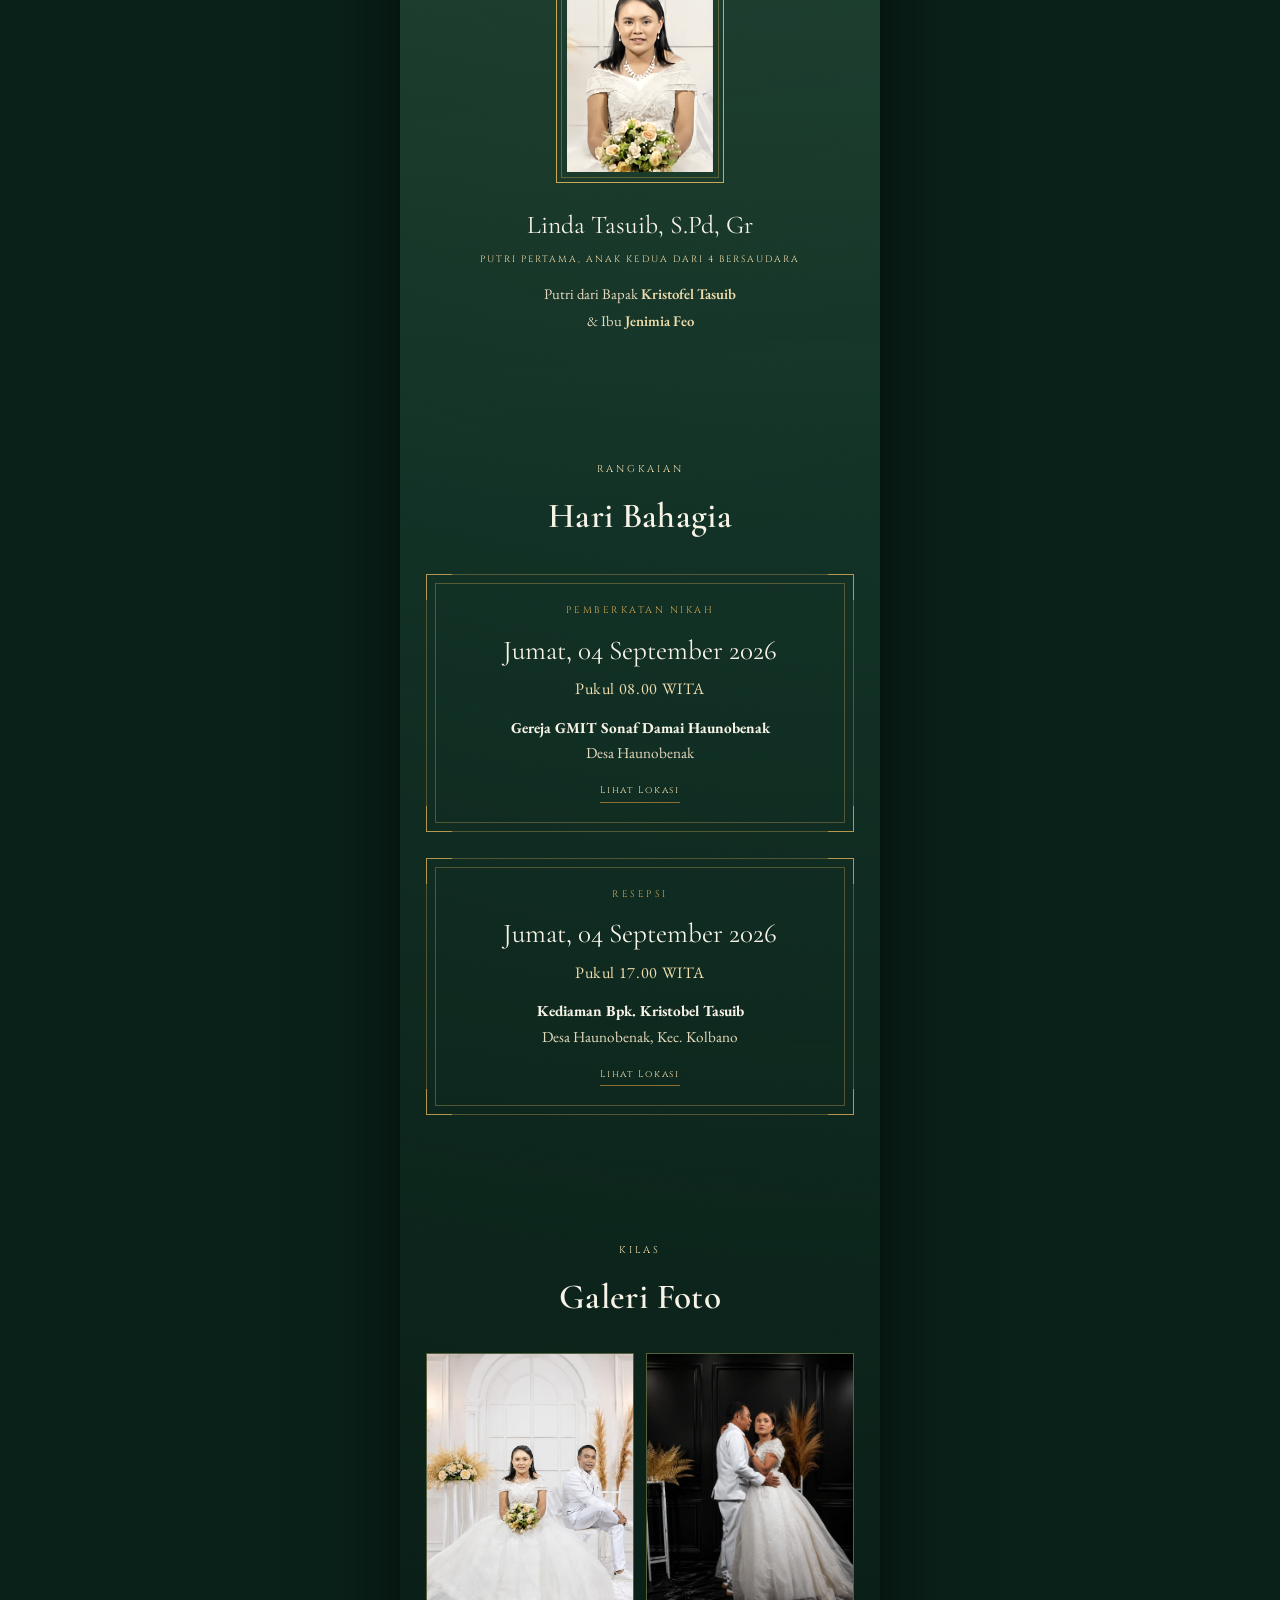
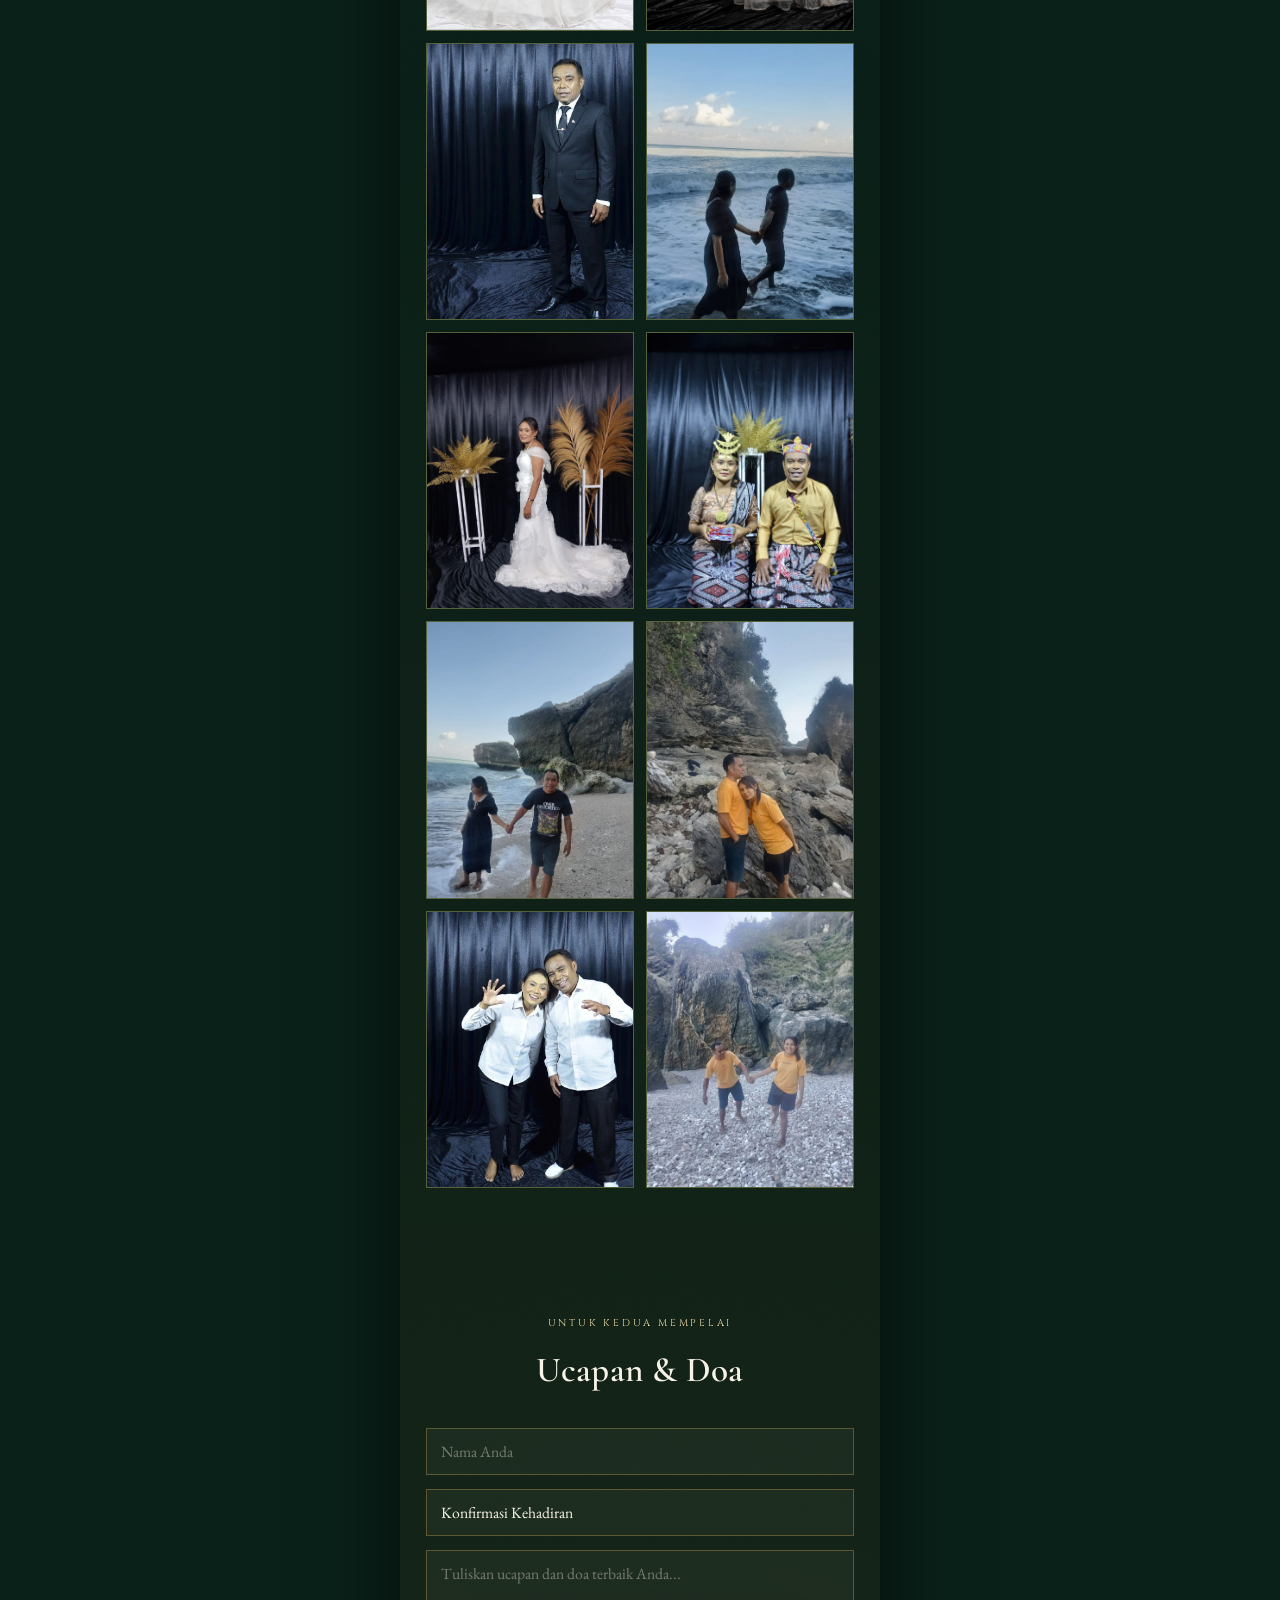
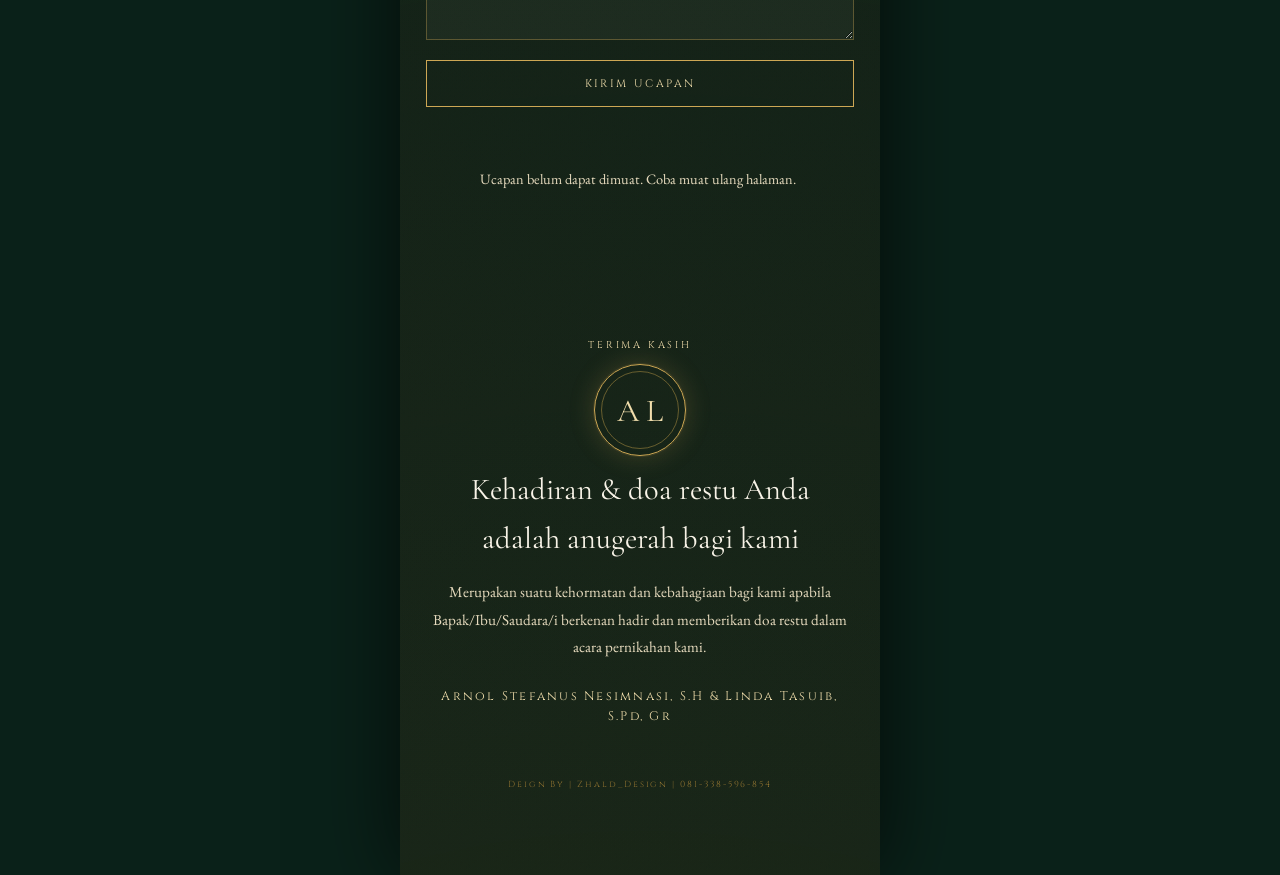
==== commit 1baff6cc: "Update index.html" ====
--- a/index.html
+++ b/index.html
@@ -72,7 +72,7 @@
     <span class="eyebrow">Undangan Pernikahan</span>
     <div class="monogram">A&nbsp;L</div>
     <div class="hero-names">
-      Arnol Stefanus Nesimnasi, S.H
+      Arnolus Stefanus Nesimnasi, S.H
       <span class="amp">&amp;</span>
       Linda Tasuib, S.Pd, Gr
     </div>
@@ -99,8 +99,8 @@
 
     <div class="couple-wrap">
       <div class="couple-card">
-        <div class="portrait"><img src="Mempelai_Pria.jpg" alt="Foto Arnol Stefanus Nesimnasi, S.H"></div>
-        <div class="couple-name">Arnol Stefanus Nesimnasi, S.H</div>
+        <div class="portrait"><img src="Mempelai_Pria.jpg" alt="Foto Arnolus Stefanus Nesimnasi, S.H"></div>
+        <div class="couple-name">Arnolus Stefanus Nesimnasi, S.H</div>
         <div class="couple-title">Putra Pertama dari 4 Bersaudara</div>
         <p class="couple-parents">
           Putra dari Bapak <b>Lasarus Nesimnasi</b><br>
@@ -115,7 +115,7 @@
         <div class="couple-name">Linda Tasuib, S.Pd, Gr</div>
         <div class="couple-title">Putri Pertama, Anak Kedua dari 4 Bersaudara</div>
         <p class="couple-parents">
-          Putri dari Bapak <b>Kristobel Tasuib</b><br>
+          Putri dari Bapak <b>Kristofel Tasuib</b><br>
           &amp; Ibu <b>Jenimia Feo</b>
         </p>
       </div>
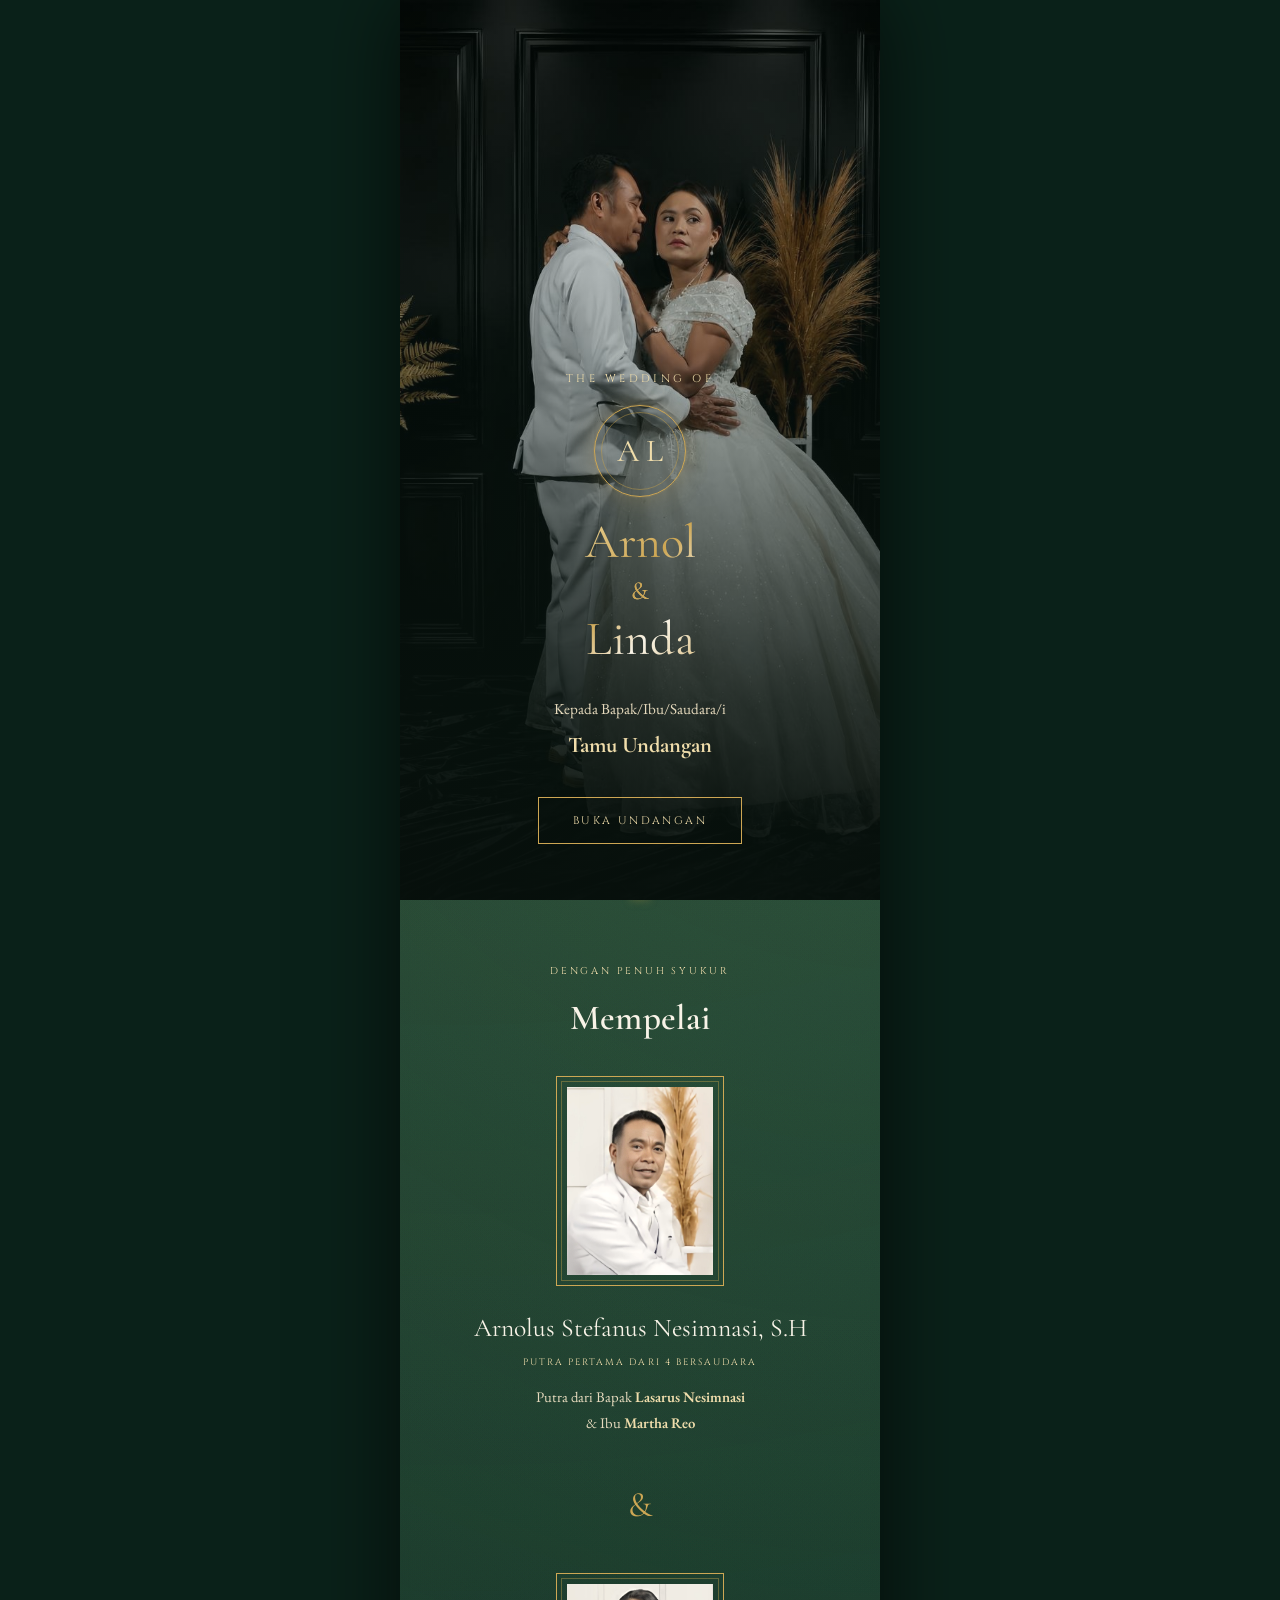
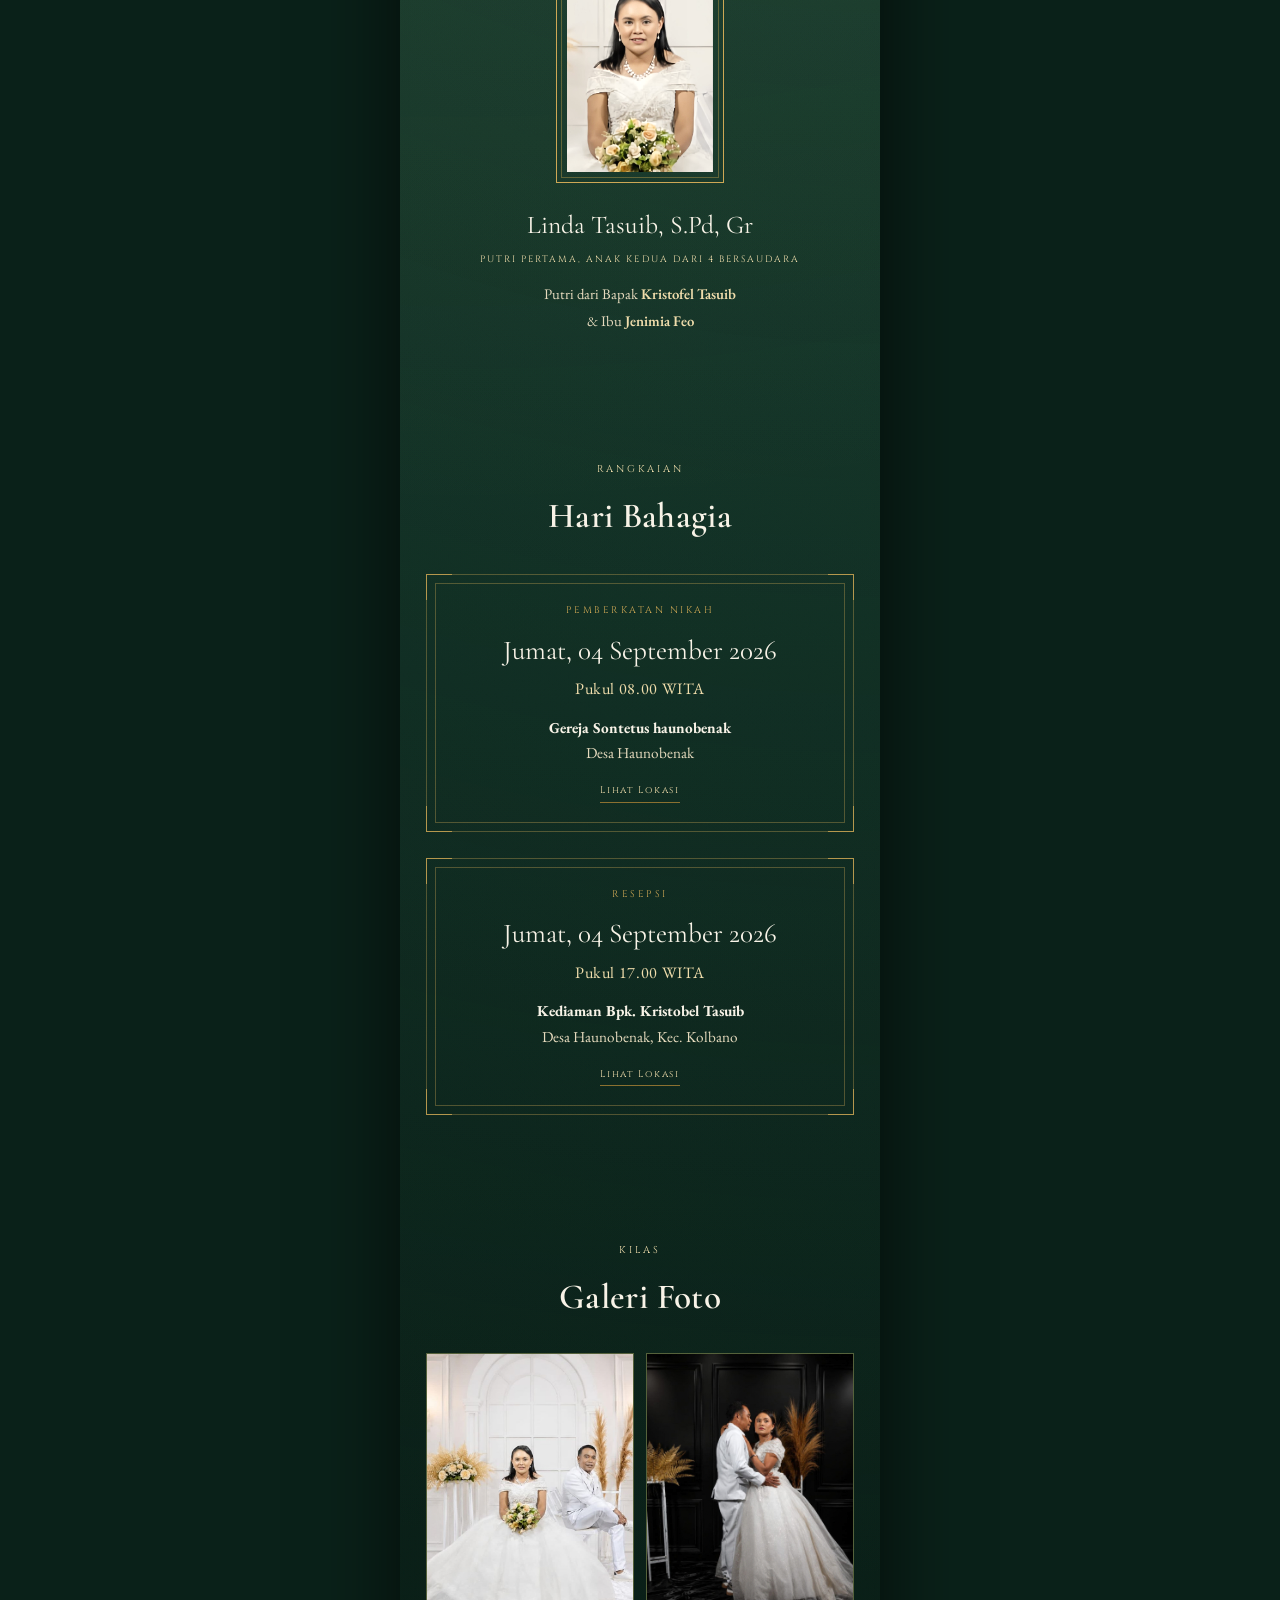
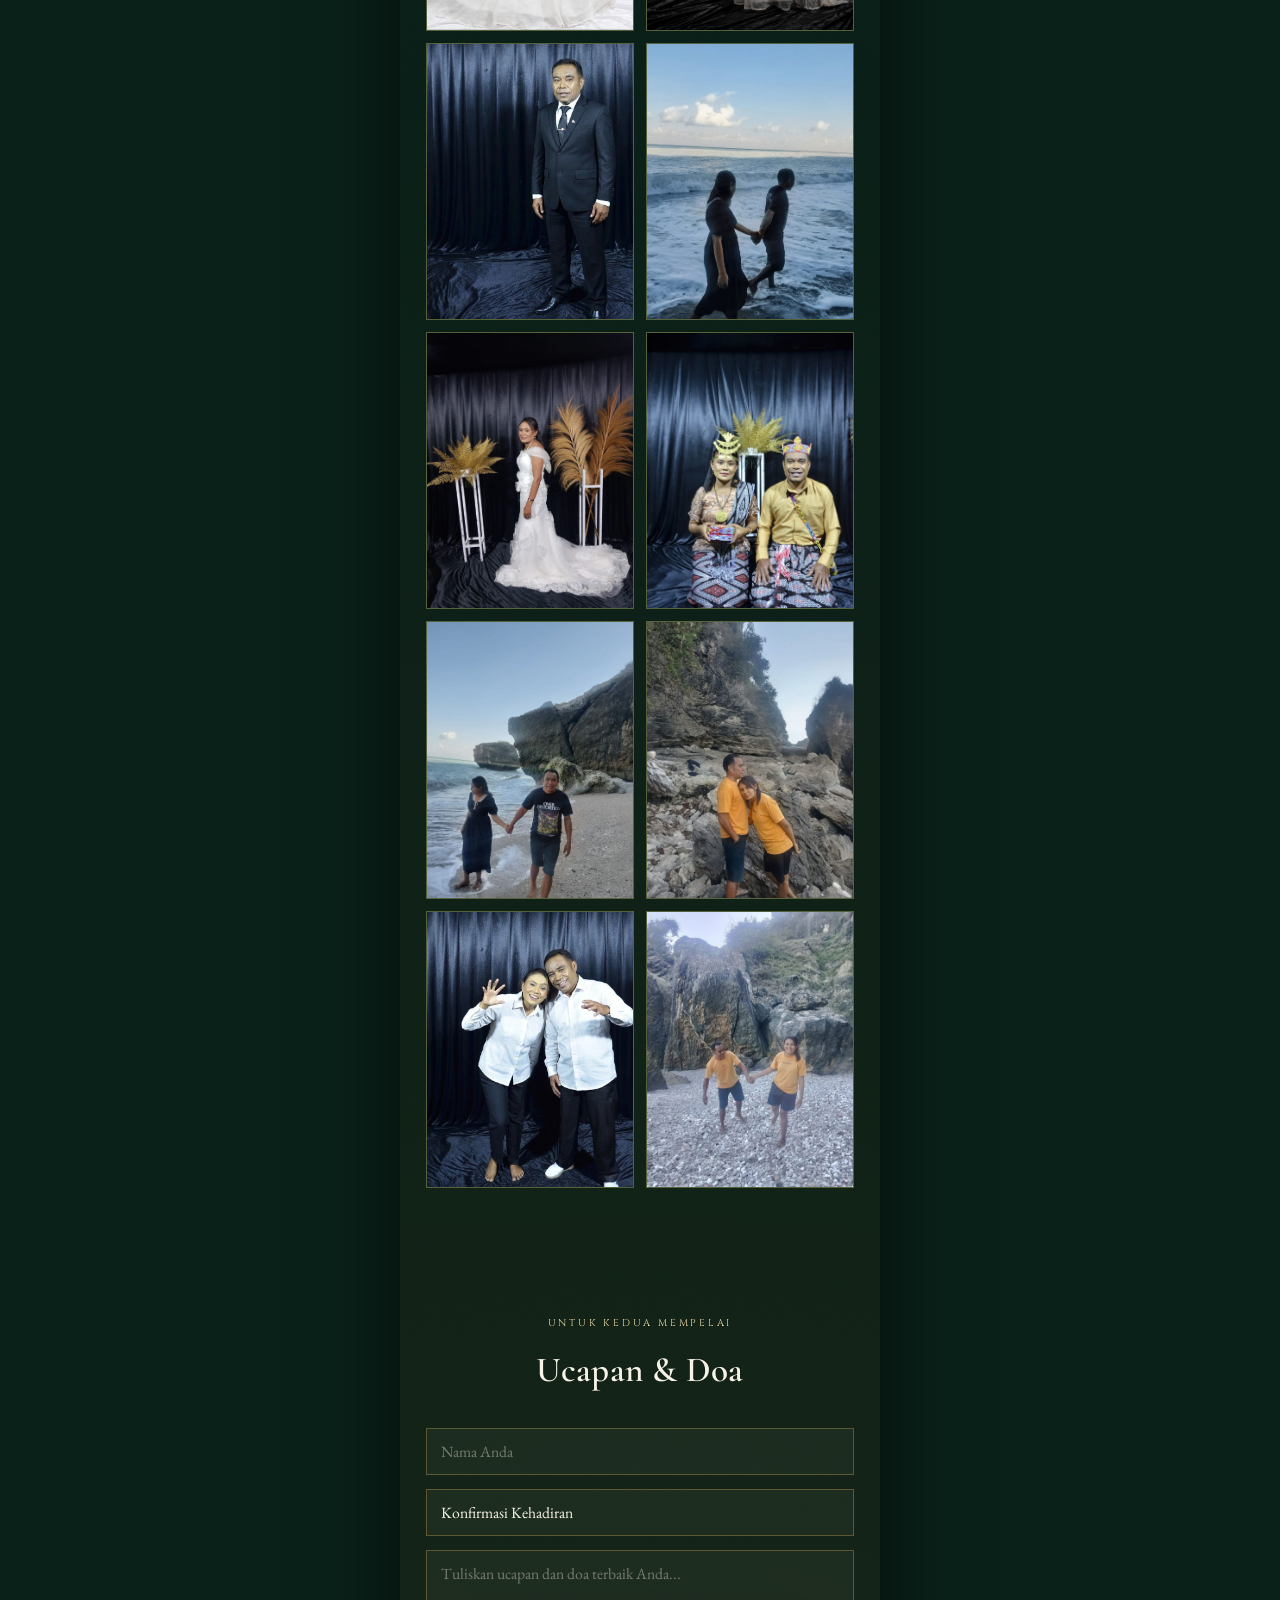
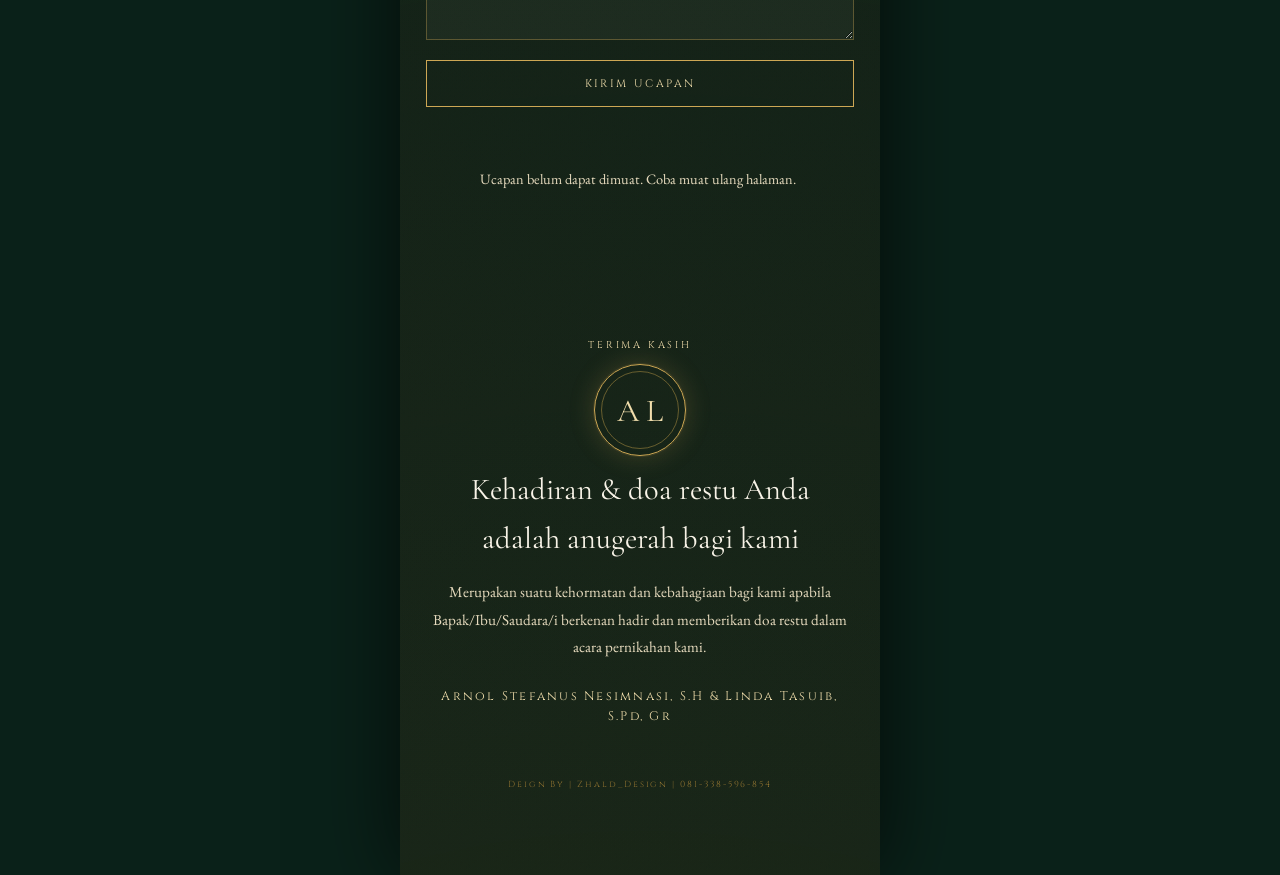
==== commit acf4224c: "Update index.html" ====
--- a/index.html
+++ b/index.html
@@ -137,7 +137,7 @@
         <div class="event-day">Jumat, 04 September 2026</div>
         <div class="event-time">Pukul 08.00 WITA</div>
         <div class="event-place">
-          <b>Gereja GMIT Sonaf Damai Haunobenak</b><br>
+          <b>Gereja Sontetus haunobenak</b><br>
           Desa Haunobenak
         </div>
         <a class="event-map" id="map-akad" href="#" target="_blank" rel="noopener">Lihat Lokasi</a>
